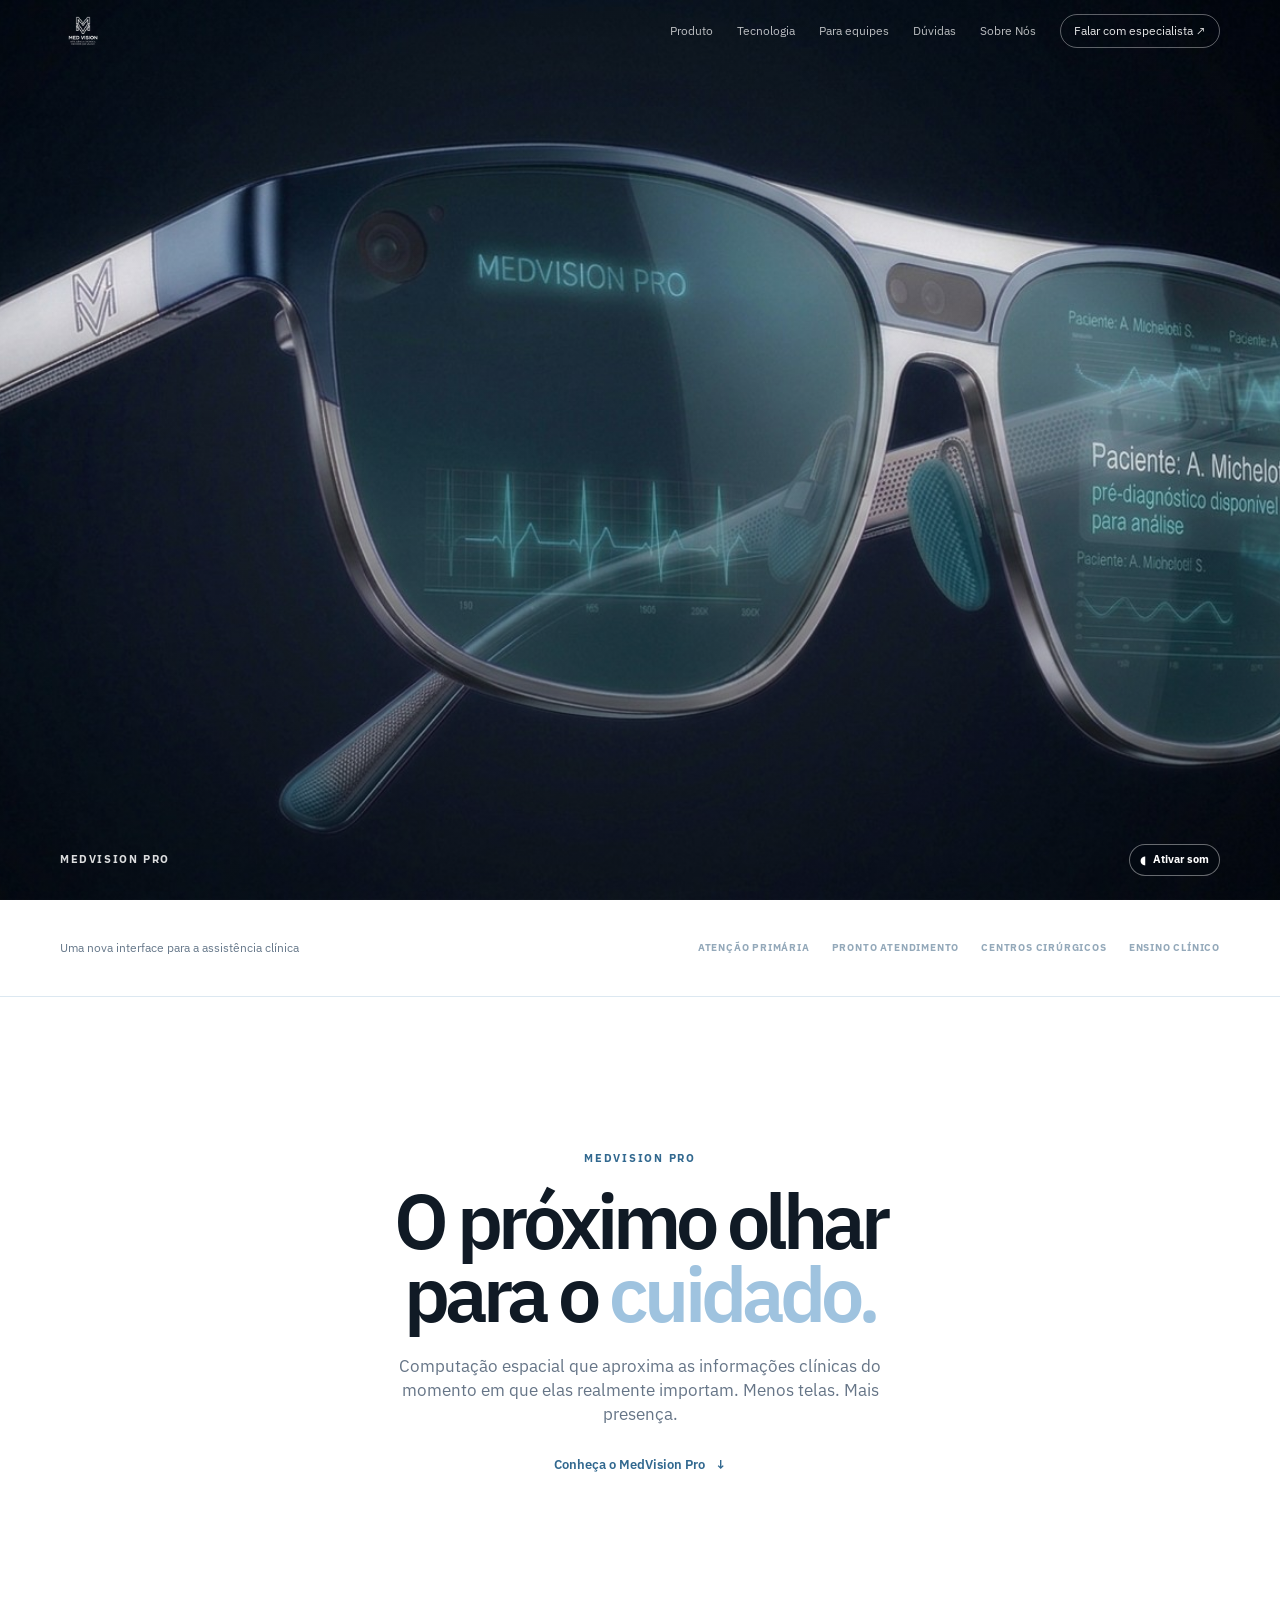
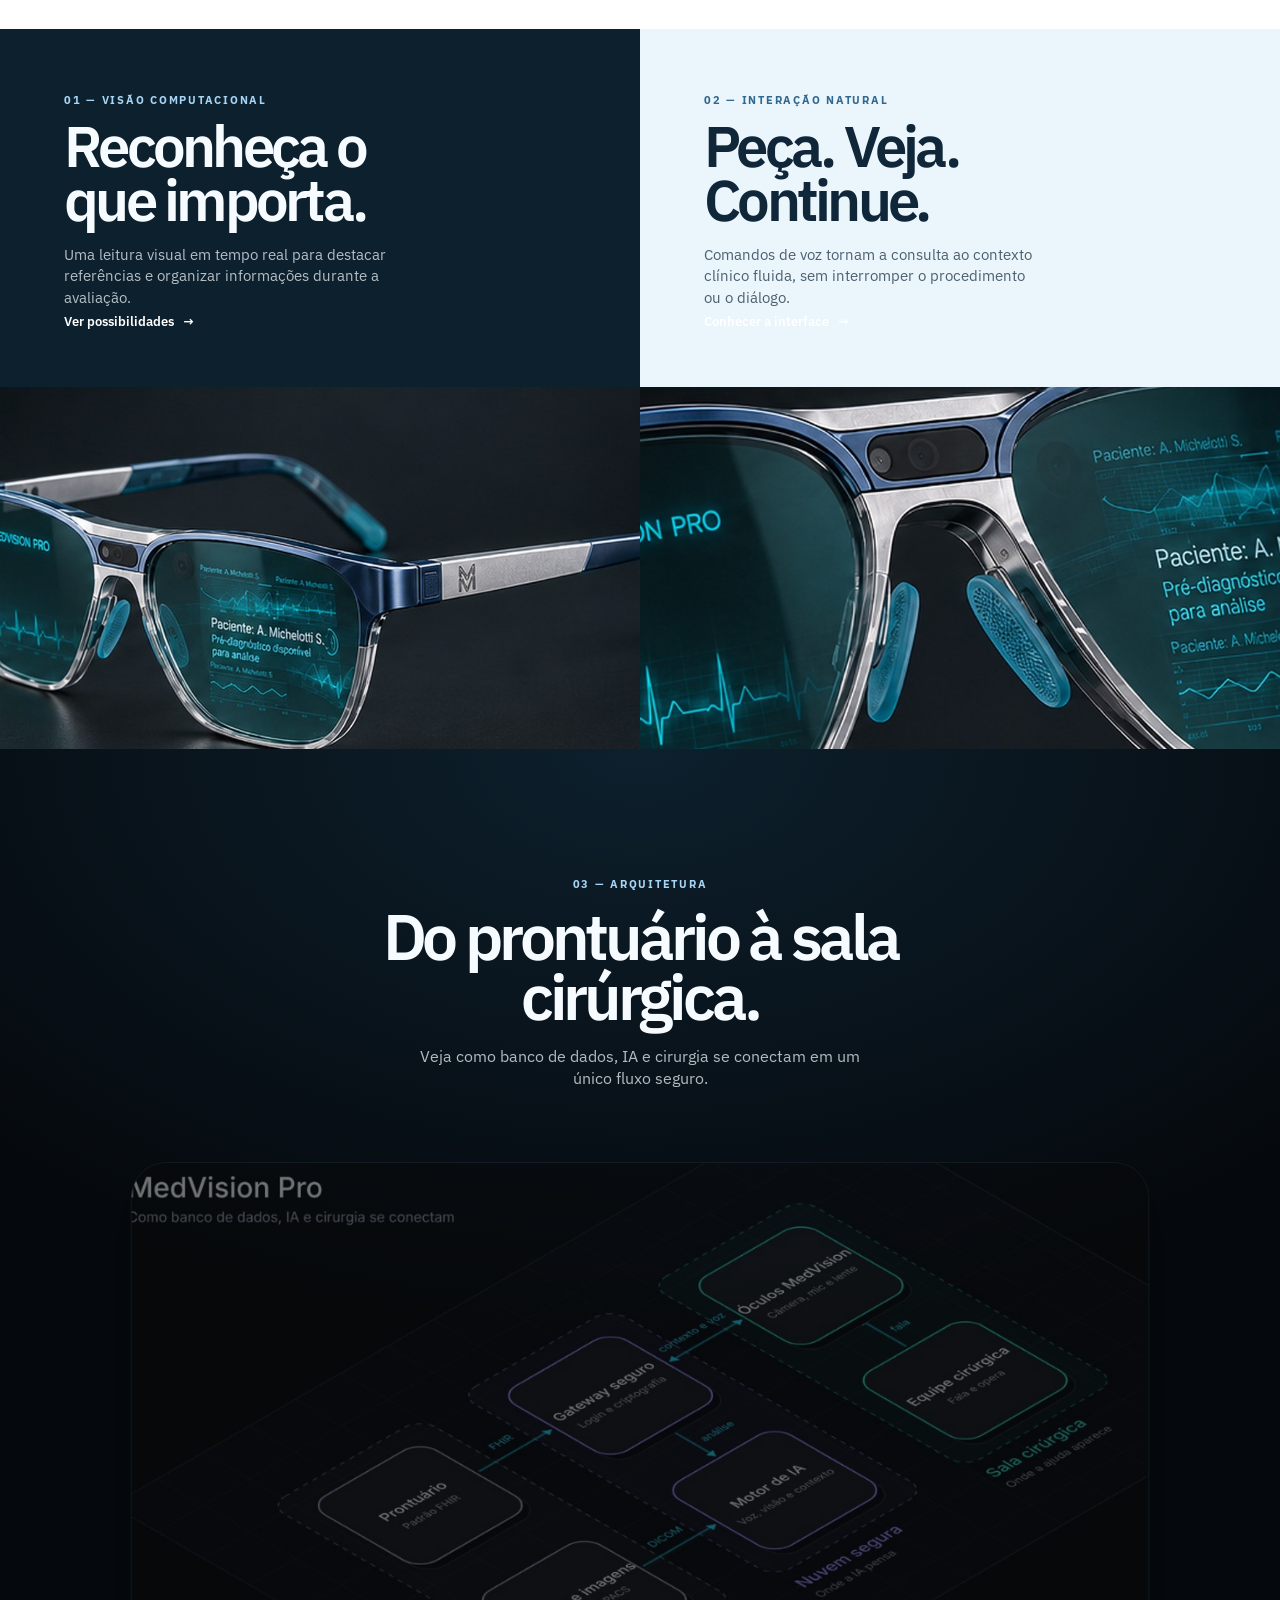
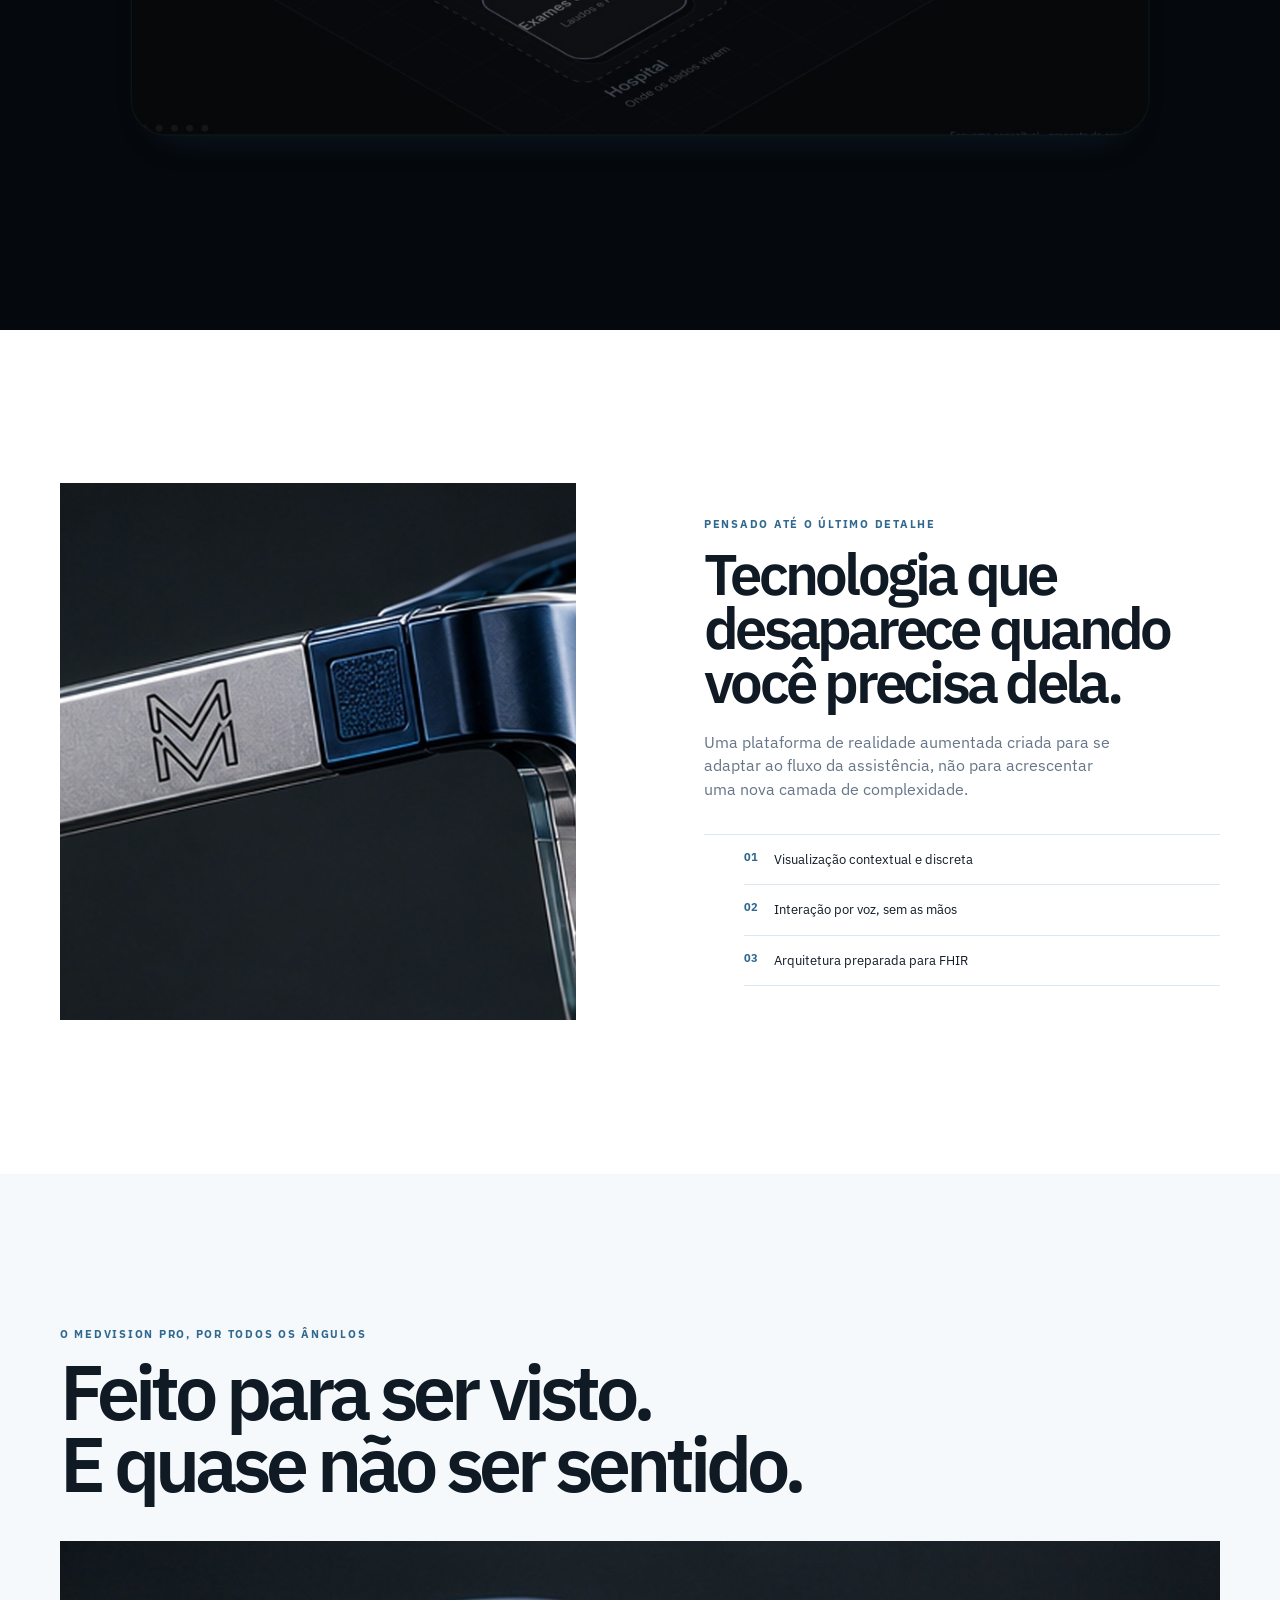
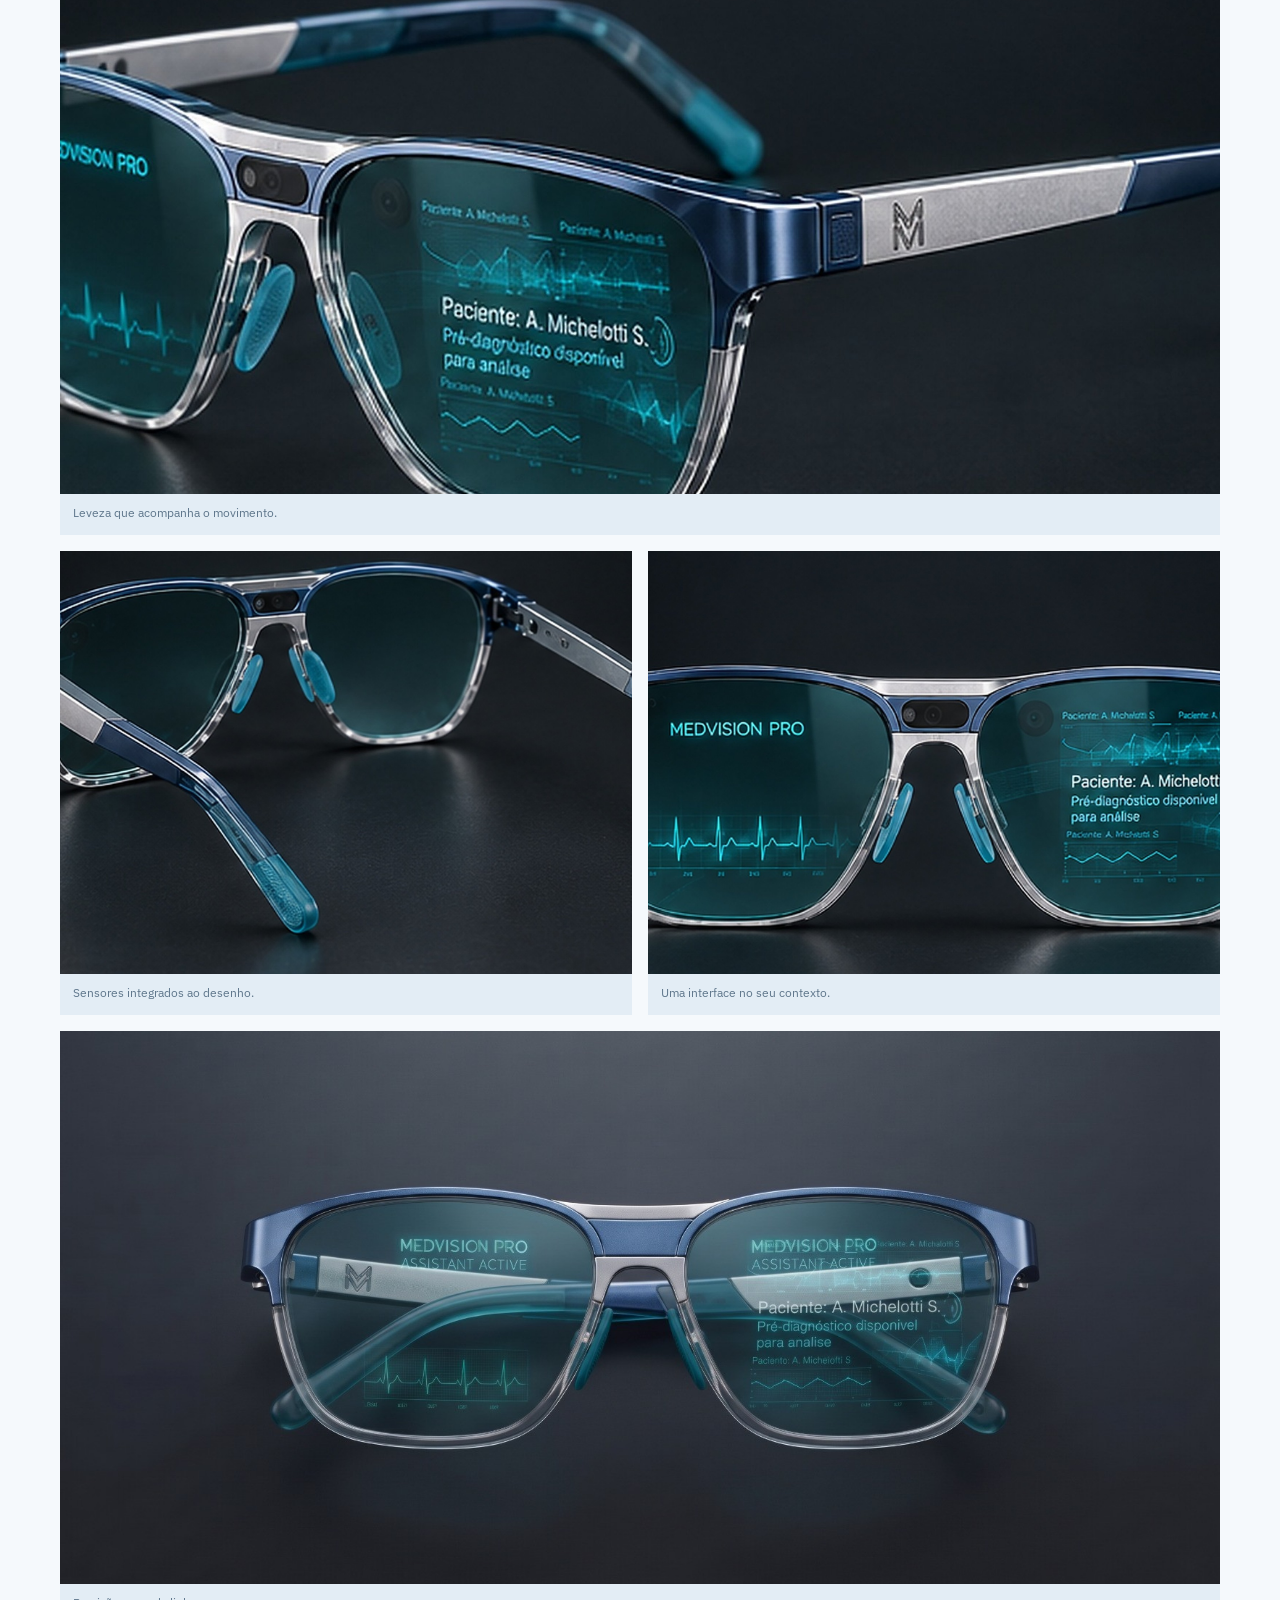
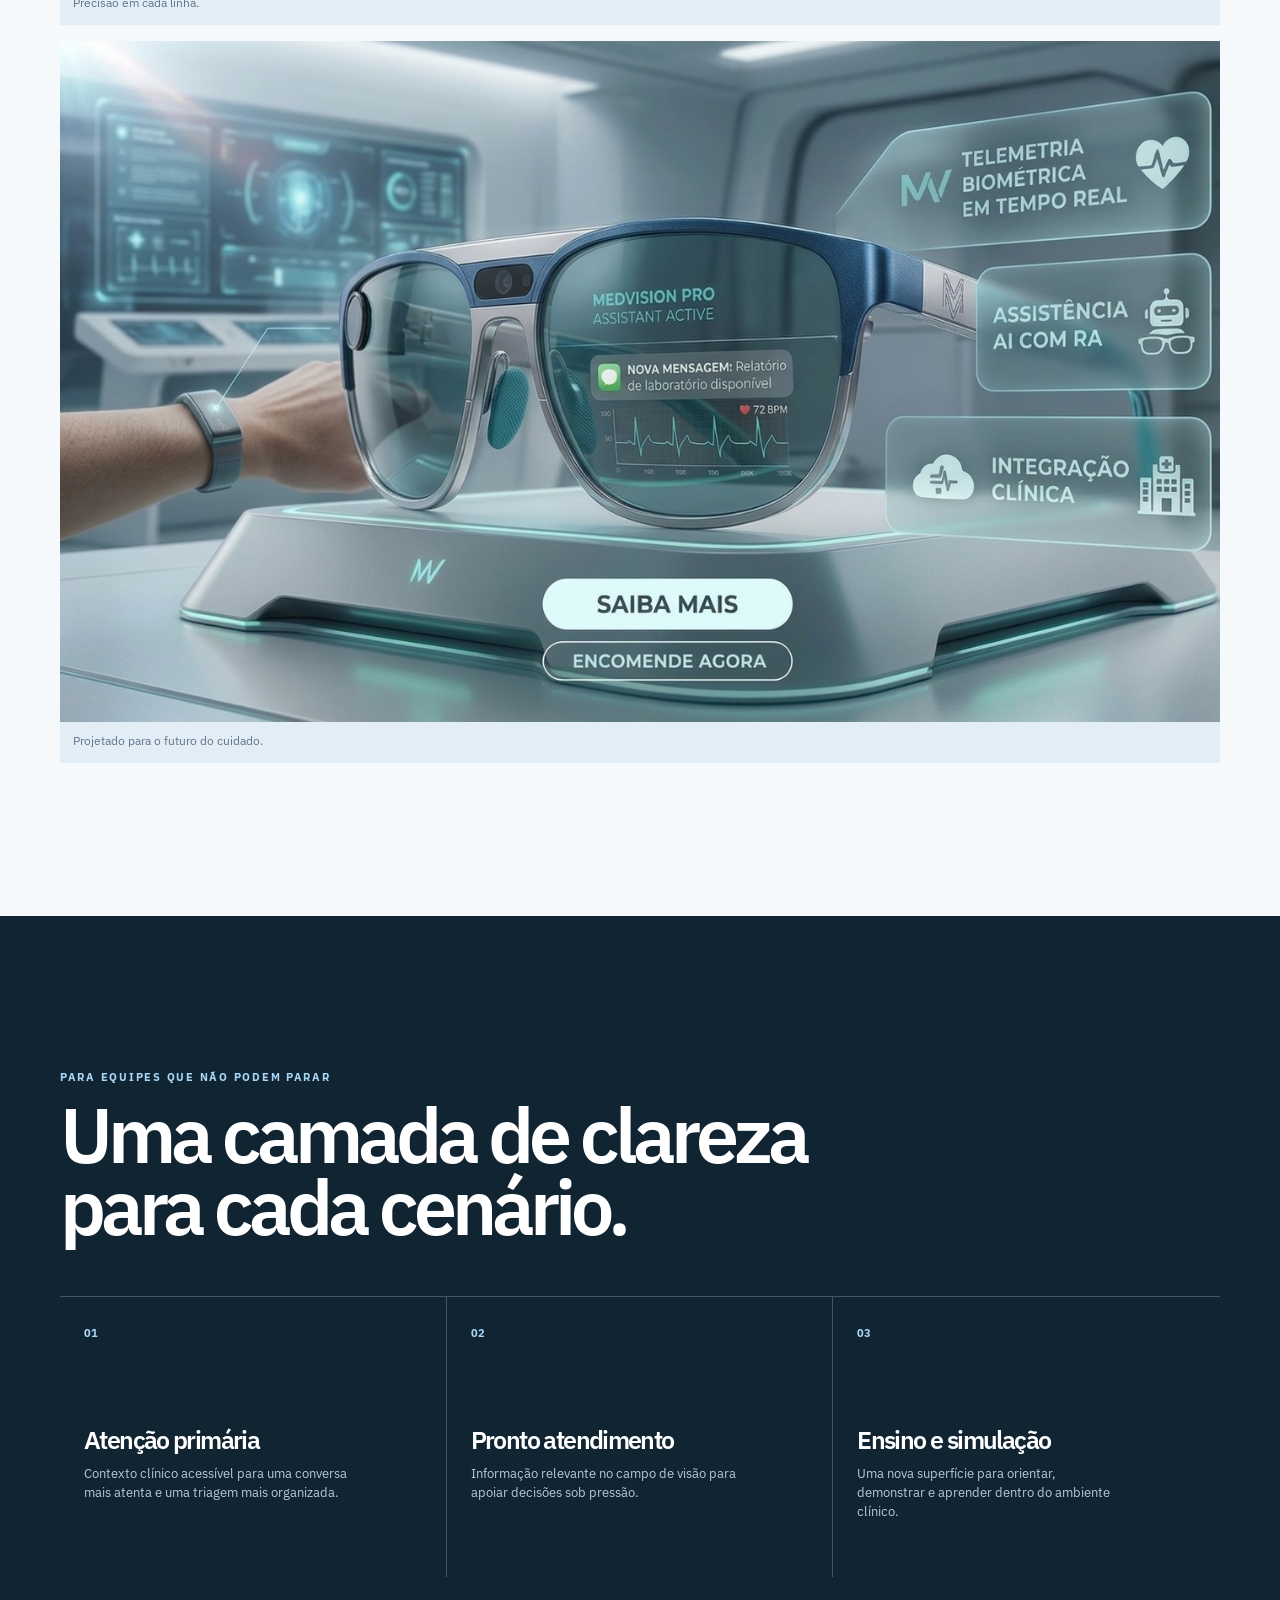
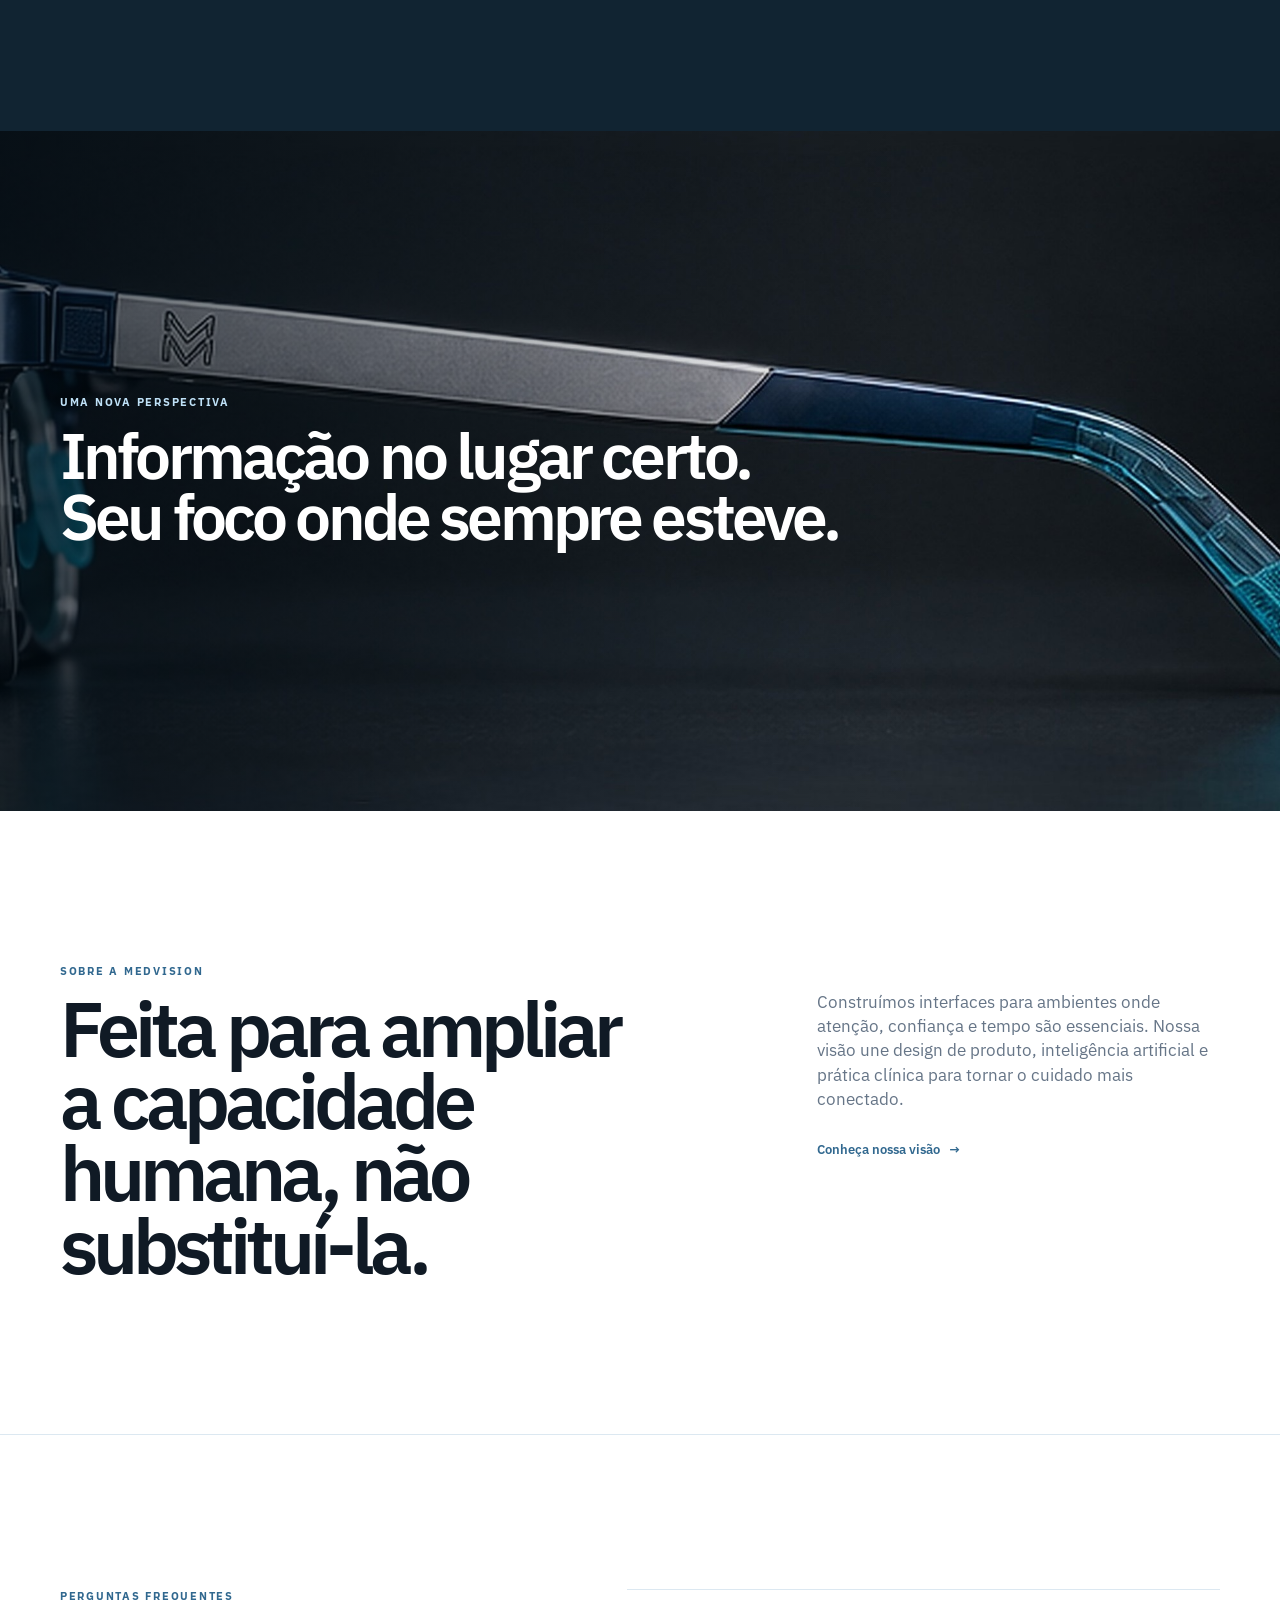
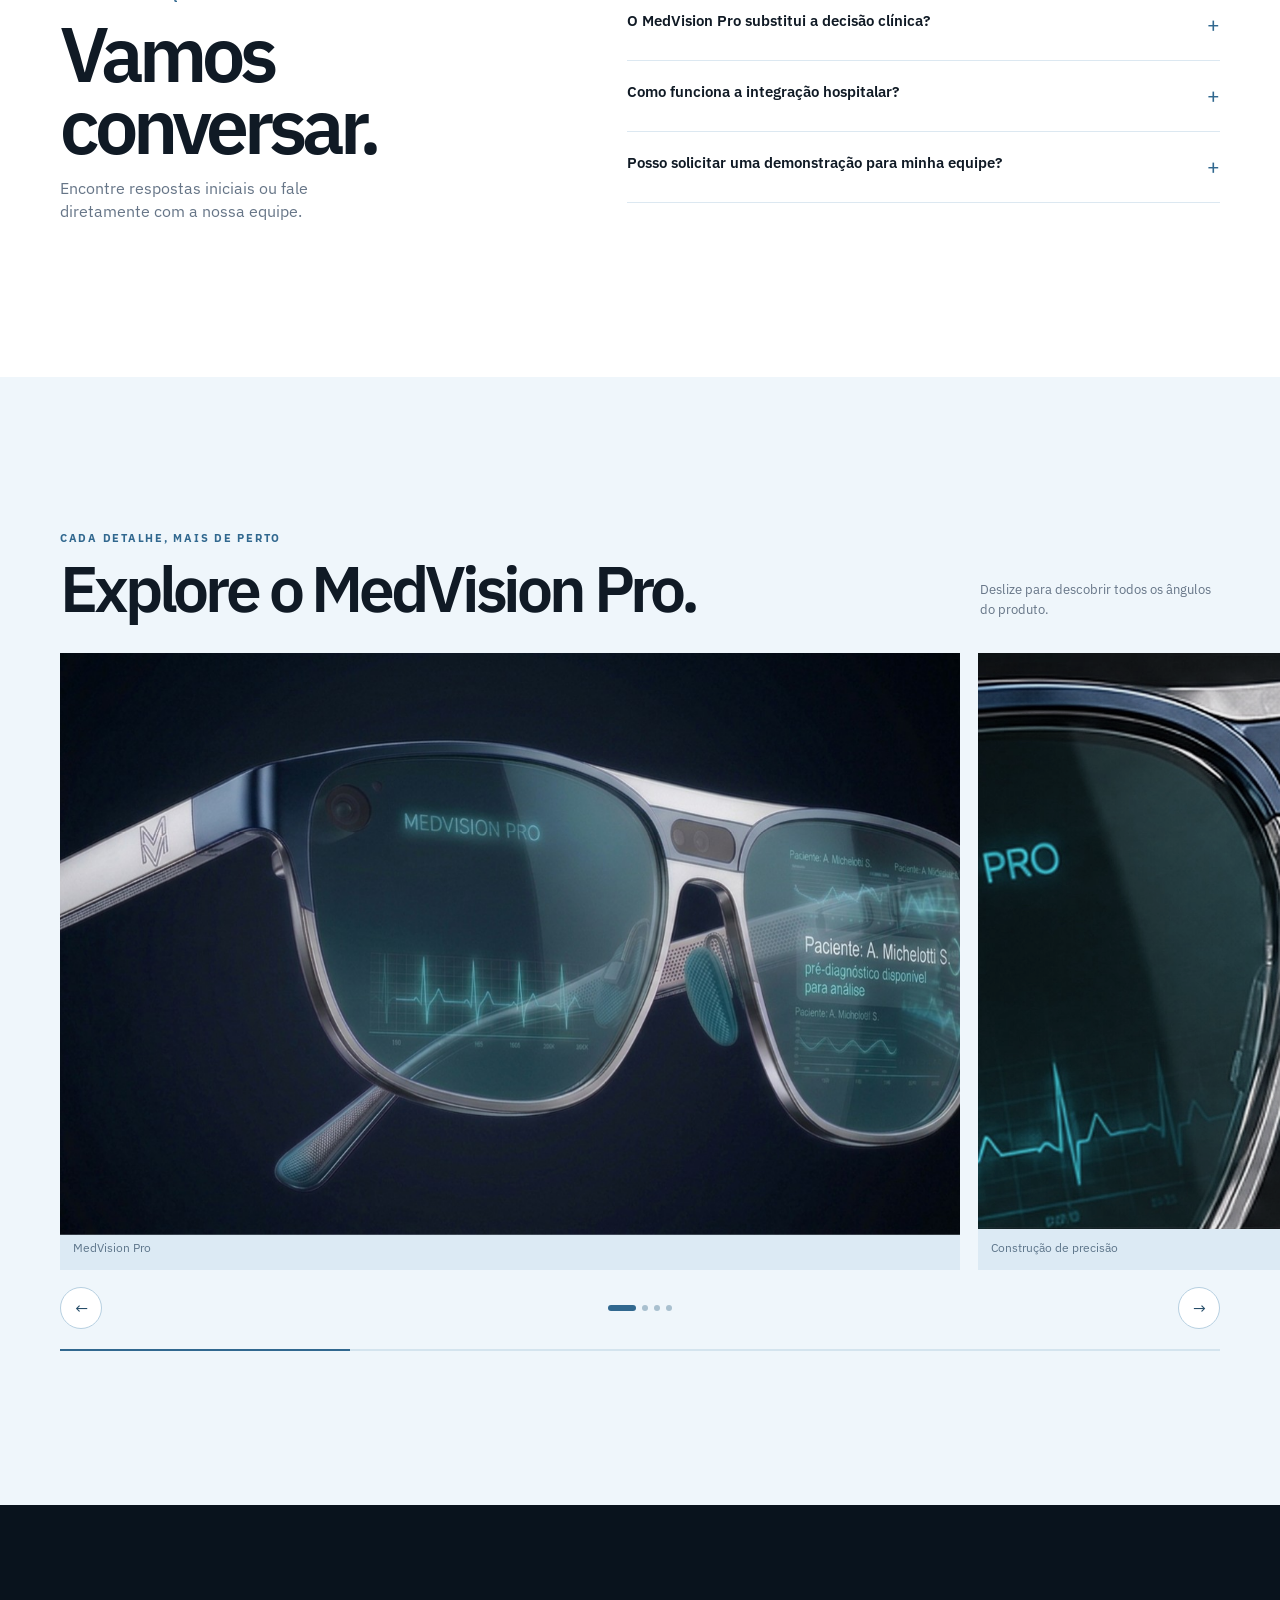
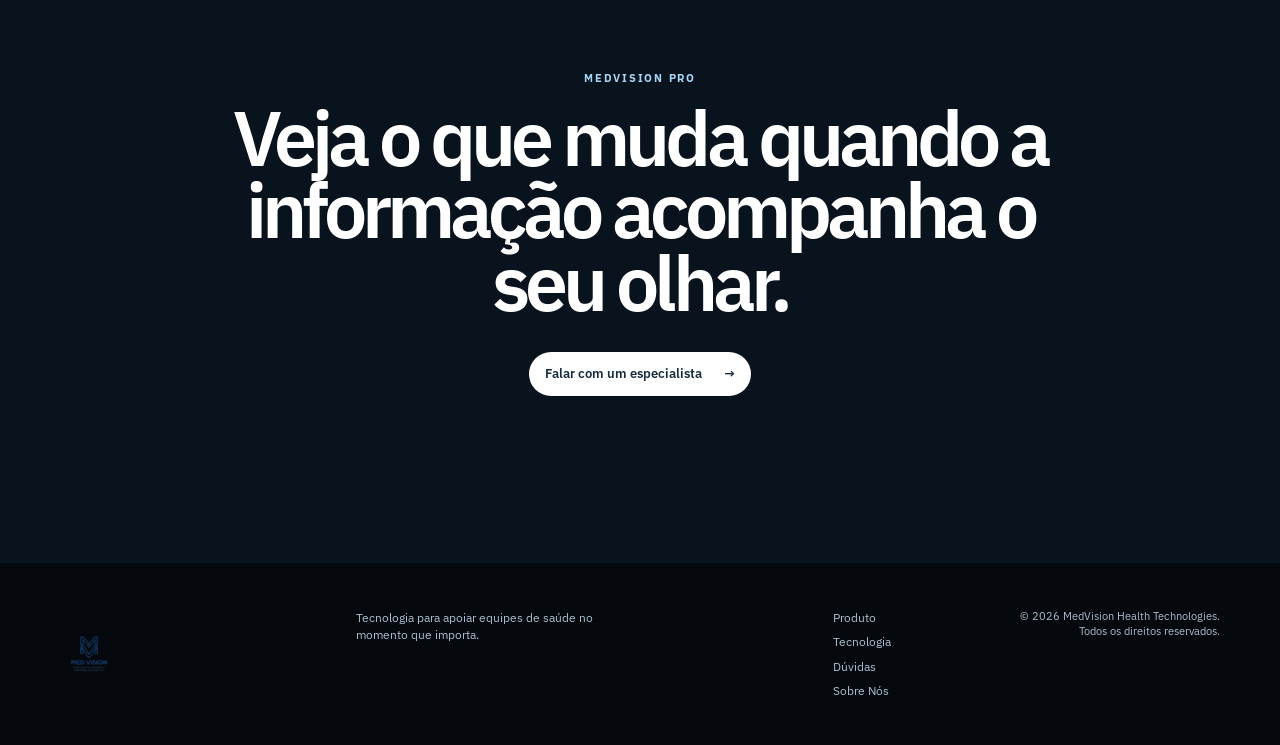
==== MedVision/index.html @ c9683b26 "teste" ====
<!DOCTYPE html>
<html lang="pt-BR">
<head>
  <!-- Metadados, fonte IBM Plex Sans e folha principal de estilos. -->
  <meta charset="UTF-8">
  <meta name="viewport" content="width=device-width, initial-scale=1.0">
  <!-- Ícone exibido na aba/favoritos do navegador. -->
  <link rel="icon" href="med_vision.ico" sizes="any">
  <meta name="description" content="MedVision Pro: computação espacial para apoiar equipes clínicas com informações no contexto certo.">
  <title>MedVision Pro — Assistência clínica, no seu campo de visão</title>
  <link rel="preconnect" href="https://fonts.googleapis.com">
  <link rel="preconnect" href="https://fonts.gstatic.com" crossorigin>
  <link href="https://fonts.googleapis.com/css2?family=IBM+Plex+Sans:wght@400;500;600;700&display=swap" rel="stylesheet">
  <link rel="stylesheet" href="style.css">
</head>
<body>
  <!-- Atalho de acessibilidade para pular diretamente ao conteúdo. -->
  <a class="skip-link" href="#conteudo">Pular para o conteúdo</a>
  <!-- Cabeçalho: logo, navegação e CTA para a página de contato. -->
  <header class="site-header">
    <nav class="navbar container" aria-label="Navegação principal">
      <a class="brand brand-logo" href="#inicio" aria-label="MedVision, início"><img src="Imagens/medvision-logo-transparent.png" alt="MedVision"></a>
      <button class="menu-toggle" type="button" aria-controls="menu" aria-expanded="false"><span>Menu</span><i aria-hidden="true"></i></button>
      <div class="nav-panel" id="menu">
        <a href="#produto">Produto</a><a href="#tecnologia">Tecnologia</a><a href="#equipes">Para equipes</a><a href="#faq">Dúvidas</a><a href="sobre.html">Sobre Nós</a>
        <a class="nav-cta" href="contato.html">Falar com especialista <span>↗</span></a>
      </div>
    </nav>
  </header>
  <main id="conteudo">
    <!--
      Estrutura das seções:
      hero = vídeo vision1 em tela cheia; trust-bar = aplicações; intro = proposta de valor;
      feature-showcase = recursos em vídeo; detail-section = especificações; take-gallery = galeria estática;
      teams = cenários de uso; image-break = pausa visual; about = posicionamento; faq = dúvidas;
      photo-carousel = galeria interativa controlada por script.js; final-cta = acesso ao cadastro.
    -->
    <section class="hero" id="inicio" aria-labelledby="hero-title">
      <h1 id="hero-title" class="visually-hidden">MedVision Pro — O próximo olhar para o cuidado.</h1>
      <div class="hero-media" aria-label="Vídeo de apresentação dos óculos MedVision Pro"><video autoplay muted loop playsinline preload="auto" poster="Imagens/Medical_AR_glasses_displayed_20261019212315.jpg"><source src="Imagens/vision1.mp4" type="video/mp4"></video></div>
      <div class="hero-utility container"><p>MEDVISION PRO</p><button class="audio-toggle" type="button" data-video-sound aria-pressed="false"><span aria-hidden="true">◖</span> Ativar som</button></div>
    </section>
    <section class="trust-bar" aria-label="Áreas de aplicação"><div class="container"><p>Uma nova interface para a assistência clínica</p><div><span>ATENÇÃO PRIMÁRIA</span><span>PRONTO ATENDIMENTO</span><span>CENTROS CIRÚRGICOS</span><span>ENSINO CLÍNICO</span></div></div></section>
    <section class="intro section" id="produto"><div class="container intro-grid"><p class="eyebrow">MEDVISION PRO</p><div><h2>O próximo olhar<br>para o <em>cuidado.</em></h2><p>Computação espacial que aproxima as informações clínicas do momento em que elas realmente importam. Menos telas. Mais presença.</p><a class="intro-link" href="#tecnologia">Conheça o MedVision Pro <span>↓</span></a></div></div></section>
    <section class="feature-showcase" id="tecnologia">
      <article class="showcase-card showcase-dark"><div class="showcase-copy"><p class="eyebrow">01 — VISÃO COMPUTACIONAL</p><h2>Reconheça o que importa.</h2><p>Uma leitura visual em tempo real para destacar referências e organizar informações durante a avaliação.</p><a class="text-link light" href="#contato">Ver possibilidades <span>→</span></a></div><video class="showcase-media" autoplay muted loop playsinline poster="Imagens/Glasses_displaying_holograms_20261019212235.jpg"><source src="Imagens/3D_medical_augmented_reality_glasses_20261019211757.mp4" type="video/mp4"></video></article>
      <article class="showcase-card showcase-light"><video class="showcase-media" autoplay muted loop playsinline poster="Imagens/AR_glasses_bridge_macro_shot_20261019212302.jpg"><source src="Imagens/Medical_AR_glasses_rotating_loop_20261019211702.mp4" type="video/mp4"></video><div class="showcase-copy"><p class="eyebrow">02 — INTERAÇÃO NATURAL</p><h2>Peça. Veja. Continue.</h2><p>Comandos de voz tornam a consulta ao contexto clínico fluida, sem interromper o procedimento ou o diálogo.</p><a class="text-link" href="#contato">Conhecer a interface <span>→</span></a></div></article>
      <!-- Fluxo de arquitetura: vídeo que cresce suavemente conforme a rolagem (ver script.js). -->
      <article class="flow-card" id="fluxo">
        <div class="flow-copy">
          <p class="eyebrow">03 — ARQUITETURA</p>
          <h2>Do prontuário à sala cirúrgica.</h2>
          <p>Veja como banco de dados, IA e cirurgia se conectam em um único fluxo seguro.</p>
        </div>
        <div class="flow-frame" data-flow>
          <video class="flow-video" muted loop playsinline preload="metadata" poster="Imagens/medvision_fluxo-poster.jpg" aria-label="Esquema conceitual do fluxo de dados do MedVision Pro, do hospital à sala cirúrgica"><source src="Imagens/medvision_fluxo.mp4" type="video/mp4"></video>
        </div>
      </article>
    </section>
    <section class="detail-section section"><div class="container detail-grid"><div class="detail-image"><img src="Imagens/Glasses_hinge_and_sensor_array_20261019212231.jpg" alt="Módulo lateral com sensores do MedVision Pro"></div><div class="detail-copy"><p class="eyebrow">PENSADO ATÉ O ÚLTIMO DETALHE</p><h2>Tecnologia que desaparece quando você precisa dela.</h2><p>Uma plataforma de realidade aumentada criada para se adaptar ao fluxo da assistência, não para acrescentar uma nova camada de complexidade.</p><ul><li><span>01</span>Visualização contextual e discreta</li><li><span>02</span>Interação por voz, sem as mãos</li><li><span>03</span>Arquitetura preparada para FHIR</li></ul></div></div></section>
    <section class="take-gallery section" aria-labelledby="gallery-title"><div class="container"><p class="eyebrow">O MEDVISION PRO, POR TODOS OS ÂNGULOS</p><h2 id="gallery-title">Feito para ser visto.<br>E quase não ser sentido.</h2><div class="take-grid"><figure class="take-wide"><img src="Imagens/Medical_AR_glasses_floating_20261019212258.jpg" alt="MedVision Pro flutuando em destaque"><figcaption>Leveza que acompanha o movimento.</figcaption></figure><figure><img src="Imagens/Medical_AR_glasses_rear_view_20261019212249.jpg" alt="Vista traseira do MedVision Pro"><figcaption>Sensores integrados ao desenho.</figcaption></figure><figure><img src="Imagens/Medical_AR_glasses_showing_holograms_20261019212255.jpg" alt="Óculos MedVision Pro com interface holográfica"><figcaption>Uma interface no seu contexto.</figcaption></figure><figure class="take-wide"><img src="Imagens/MedVision_vista_superior.jpg" alt="Vista superior dos óculos MedVision Pro"><figcaption>Precisão em cada linha.</figcaption></figure><figure class="take-wide take-full"><img src="Imagens/medvision-conceito.jpg" alt="Conceito visual do MedVision Pro"><figcaption>Projetado para o futuro do cuidado.</figcaption></figure></div></div></section>
    <section class="teams section" id="equipes"><div class="container"><p class="eyebrow">PARA EQUIPES QUE NÃO PODEM PARAR</p><h2>Uma camada de clareza<br>para cada cenário.</h2><div class="team-grid"><article><span>01</span><h3>Atenção primária</h3><p>Contexto clínico acessível para uma conversa mais atenta e uma triagem mais organizada.</p></article><article><span>02</span><h3>Pronto atendimento</h3><p>Informação relevante no campo de visão para apoiar decisões sob pressão.</p></article><article><span>03</span><h3>Ensino e simulação</h3><p>Uma nova superfície para orientar, demonstrar e aprender dentro do ambiente clínico.</p></article></div></div></section>
    <section class="image-break" aria-label="Visão lateral do MedVision Pro"><img src="Imagens/Side_profile_of_medical_AR_20261019212244.jpg" alt="Perfil lateral dos óculos MedVision Pro"><div><p class="eyebrow">UMA NOVA PERSPECTIVA</p><p>Informação no lugar certo.<br>Seu foco onde sempre esteve.</p></div></section>
    <section class="about section"><div class="container about-grid"><div><p class="eyebrow">SOBRE A MEDVISION</p><h2>Feita para ampliar a capacidade humana, não substituí-la.</h2></div><div><p>Construímos interfaces para ambientes onde atenção, confiança e tempo são essenciais. Nossa visão une design de produto, inteligência artificial e prática clínica para tornar o cuidado mais conectado.</p><a class="text-link" href="#contato">Conheça nossa visão <span>→</span></a></div></div></section>
    <section class="faq section" id="faq"><div class="container faq-grid"><div><p class="eyebrow">PERGUNTAS FREQUENTES</p><h2>Vamos conversar.</h2><p>Encontre respostas iniciais ou fale diretamente com a nossa equipe.</p></div><div class="accordion"><details><summary>O MedVision Pro substitui a decisão clínica?<span>+</span></summary><p>Não. A plataforma é projetada como apoio ao profissional e deve ser utilizada de acordo com os protocolos e a avaliação clínica responsável.</p></details><details><summary>Como funciona a integração hospitalar?<span>+</span></summary><p>A arquitetura é preparada para conversar com fluxos e dados clínicos compatíveis com padrões como FHIR. Cada implantação é avaliada com a equipe de tecnologia da instituição.</p></details><details><summary>Posso solicitar uma demonstração para minha equipe?<span>+</span></summary><p>Sim. Use o formulário de contato abaixo para iniciar uma conversa sobre o seu cenário de uso.</p></details></div></div></section>
    <section class="photo-carousel section" aria-labelledby="carousel-title"><div class="container"><div class="carousel-heading"><div><p class="eyebrow">CADA DETALHE, MAIS DE PERTO</p><h2 id="carousel-title">Explore o MedVision Pro.</h2></div><p>Deslize para descobrir todos os ângulos do produto.</p></div><div class="carousel" data-carousel tabindex="0" aria-label="Galeria de fotos do MedVision Pro"><div class="carousel-track"><figure class="carousel-slide is-active"><img src="Imagens/Medical_AR_glasses_displayed_20261019212315.jpg" alt="MedVision Pro em destaque"><figcaption>MedVision Pro</figcaption></figure><figure class="carousel-slide"><img src="Imagens/AR_glasses_bridge_macro_shot_20261019212302.jpg" alt="Detalhe da ponte dos óculos"><figcaption>Construção de precisão</figcaption></figure><figure class="carousel-slide"><img src="Imagens/MedVision_destaque.jpg" alt="MedVision Pro em destaque sobre pedestal"><figcaption>Presença em destaque</figcaption></figure><figure class="carousel-slide"><img src="Imagens/MedVision_perfil_extra.jpg" alt="Perfil do MedVision Pro com haste em destaque"><figcaption>Design em todos os perfis</figcaption></figure></div><div class="carousel-controls"><button class="carousel-button" type="button" data-carousel-prev aria-label="Foto anterior">←</button><div class="carousel-dots" role="tablist" aria-label="Selecionar foto"></div><button class="carousel-button" type="button" data-carousel-next aria-label="Próxima foto">→</button></div><div class="carousel-progress"><span></span></div></div></div></section>
    <section class="final-cta" id="contato"><div class="container"><p class="eyebrow">MEDVISION PRO</p><h2>Veja o que muda quando a informação acompanha o seu olhar.</h2><a class="button button-light" href="contato.html">Falar com um especialista <span>→</span></a></div></section>
  </main>
  <footer><div class="container footer-grid"><a class="brand brand-logo" href="#inicio" aria-label="MedVision, início"><img src="Imagens/medvision-logo-transparent.png" alt="MedVision"></a><p>Tecnologia para apoiar equipes de saúde no momento que importa.</p><div><a href="#produto">Produto</a><a href="#tecnologia">Tecnologia</a><a href="#faq">Dúvidas</a><a href="sobre.html">Sobre Nós</a></div><p class="copyright">© 2026 MedVision Health Technologies.<br>Todos os direitos reservados.</p></div></footer>
  <script src="script.js"></script>
</body>
</html>
---- MedVision/style.css ----
/*
  GUIA DE ESTILOS
  - :root concentra cores e fonte reutilizadas no projeto.
  - Reset/base normaliza espaçamentos, tipografia e acessibilidade.
  - site-header/navbar controla a navegação sobre o vídeo inicial.
  - hero/hero-media deixa o vision1 ocupar a primeira tela; hero-utility contém marca e áudio.
  - trust-bar, intro, feature-showcase, detail-section, take-gallery, teams, image-break,
    about e faq estilizam cada capítulo da narrativa do produto.
  - photo-carousel define a galeria interativa; classes is-active e aria-selected são alteradas pelo JS.
  - final-cta/footer fecham a landing page.
  - contact-* estiliza exclusivamente contato.html.
  - Media queries adaptam layout, mídia, menu e formulário para telas menores.
*/
:root { --black:#05080c; --ink:#101a25; --muted:#667587; --blue:#89b8dc; --blue-deep:#31688f; --mist:#f3f8fc; --line:#dce8f1; --white:#fff; --font:'IBM Plex Sans',Arial,sans-serif; }
* { box-sizing:border-box; margin:0; } html { scroll-behavior:smooth; } body { font-family:var(--font); color:var(--ink); background:#fff; line-height:1.45; overflow-x:hidden; } a { color:inherit; text-decoration:none; } img,video { display:block; max-width:100%; } button { font:inherit; } .container { width:min(1160px,calc(100% - 48px)); margin:auto; } .section { padding:clamp(104px,12vw,176px) 0; } h1,h2,h3 { letter-spacing:-.065em; font-weight:600; line-height:.94; } h2 { font-size:clamp(3.1rem,6vw,6rem); } .eyebrow { color:var(--blue-deep); font-size:.68rem; letter-spacing:.16em; font-weight:700; } .skip-link { position:fixed; z-index:100; top:14px; left:14px; padding:10px 14px; background:#fff; transform:translateY(-180%); } .skip-link:focus { transform:translateY(0); } :focus-visible { outline:3px solid var(--blue); outline-offset:4px; }

/* Navegação discreta, como em uma página de produto. */
.site-header { position:absolute; inset:0 0 auto; z-index:20; } .navbar { height:62px; display:flex; align-items:center; justify-content:space-between; color:rgba(255,255,255,.9); } .brand { display:flex; align-items:center; } .brand-logo img { width:126px; height:46px; object-fit:contain; object-position:left center; filter:brightness(0) invert(1); } .nav-panel { display:flex; align-items:center; gap:24px; font-size:.75rem; } .nav-panel>a:not(.nav-cta) { opacity:.8; } .nav-panel>a:not(.nav-cta):hover { opacity:1; } .nav-cta { padding:7px 13px; border:1px solid rgba(255,255,255,.36); border-radius:100px; } .menu-toggle { display:none; }

/* O vídeo abre sozinho, sem textos cobrindo o produto. */
.visually-hidden { position:absolute; width:1px; height:1px; padding:0; margin:-1px; overflow:hidden; clip:rect(0,0,0,0); white-space:nowrap; border:0; }.hero { min-height:100svh; position:relative; isolation:isolate; overflow:hidden; background:#05080c; }.hero::after { content:''; position:absolute; inset:0; z-index:1; background:linear-gradient(180deg,rgba(1,5,9,.18),transparent 32%,rgba(1,5,9,.35)); pointer-events:none; }.hero-media { position:absolute; z-index:0; inset:0; width:100%; height:100%; } .hero-media video { width:100%; height:100%; object-fit:cover; object-position:center; }.hero-utility { position:absolute; z-index:2; right:0; bottom:24px; left:0; display:flex; justify-content:space-between; align-items:center; color:rgba(255,255,255,.86); font-size:.67rem; font-weight:700; letter-spacing:.15em; }.audio-toggle { display:inline-flex; align-items:center; gap:7px; padding:7px 10px; border:1px solid rgba(255,255,255,.4); border-radius:99px; color:#fff; background:rgba(3,10,16,.25); backdrop-filter:blur(8px); font-size:.67rem; letter-spacing:0; cursor:pointer; }.audio-toggle:hover { background:rgba(255,255,255,.16); }.audio-toggle span { font-size:.7rem; }.button,.text-link { font-size:.8rem; font-weight:600; } .button { display:inline-flex; align-items:center; gap:22px; padding:13px 16px; border-radius:100px; transition:transform .25s,background .25s; } .button:hover { transform:scale(1.03); } .button-dark,.button-light { background:#fff; color:#172d3d; } .text-link { color:#fff; } .text-link span { margin-left:6px; }.intro-link { display:inline-block; margin-top:28px; color:var(--blue-deep); font-size:.84rem; font-weight:600; }.intro-link span { margin-left:7px; }

.trust-bar { border-bottom:1px solid var(--line); background:#fff; } .trust-bar .container { min-height:96px; display:flex; align-items:center; justify-content:space-between; gap:24px; } .trust-bar p { color:#657789; font-size:.76rem; } .trust-bar div div { display:flex; flex-wrap:wrap; justify-content:flex-end; gap:22px; color:#94a9ba; font-size:.63rem; font-weight:700; letter-spacing:.08em; }
.intro { text-align:center; } .intro-grid { display:grid; grid-template-columns:1fr; justify-items:center; } .intro-grid>.eyebrow { margin-bottom:18px; } .intro-grid h2 { max-width:810px; } .intro h2 em { color:#9fc3df; font-style:normal; } .intro-grid>div>p { max-width:520px; margin:25px auto 0; color:var(--muted); font-size:1.05rem; }

.feature-showcase { display:grid; grid-template-columns:1fr 1fr; background:var(--black); } .showcase-card { min-height:720px; padding:clamp(34px,5vw,76px); position:relative; display:flex; flex-direction:column; justify-content:space-between; overflow:hidden; } .showcase-card h2 { max-width:470px; margin:11px 0 16px; font-size:clamp(2.8rem,4.5vw,5rem); } .showcase-copy { position:relative; z-index:2; max-width:390px; } .showcase-copy>p:not(.eyebrow) { max-width:330px; color:inherit; opacity:.72; font-size:.94rem; } .showcase-dark { color:#f6fbff; background:#0d202d; } .showcase-dark .eyebrow { color:#a7d5f6; } .showcase-light { color:#10273a; background:#eaf5fc; } .showcase-media { width:calc(100% + 152px); max-width:none; margin:30px -76px -76px; object-fit:cover; aspect-ratio:16/9; } .showcase-light .showcase-media { order:2; margin:30px -76px -76px; }

.detail-section { background:#fff; } .detail-grid { display:grid; grid-template-columns:1fr 1fr; align-items:center; gap:clamp(44px,10vw,160px); } .detail-image { overflow:hidden; background:var(--mist); } .detail-image img { width:100%; aspect-ratio:1/1.04; object-fit:cover; transition:transform 1s cubic-bezier(.2,.7,.2,1); } .detail-image:hover img { transform:scale(1.04); } .detail-copy h2 { margin:14px 0 22px; font-size:clamp(2.9rem,4.5vw,4.9rem); } .detail-copy>p:not(.eyebrow) { max-width:410px; color:var(--muted); } .detail-copy ul { list-style:none; margin-top:33px; border-top:1px solid var(--line); } .detail-copy li { display:flex; gap:16px; padding:15px 0; border-bottom:1px solid var(--line); font-size:.84rem; } .detail-copy li span { color:var(--blue-deep); font-size:.68rem; font-weight:700; }

.take-gallery { background:#f5f9fc; } .take-gallery h2 { margin:12px 0 42px; } .take-grid { display:grid; grid-template-columns:repeat(2,1fr); gap:16px; } .take-grid figure { overflow:hidden; background:#e3edf5; } .take-grid .take-wide { grid-column:span 2; } .take-grid img { width:100%; aspect-ratio:1.35/1; object-fit:cover; transition:transform .9s cubic-bezier(.2,.7,.2,1); } .take-grid .take-wide img { aspect-ratio:2.1/1; } .take-grid figure:hover img { transform:scale(1.035); } figcaption { padding:11px 13px 13px; color:#5e768b; font-size:.73rem; }

.teams { background:#112432; color:#fff; } .teams .eyebrow { color:#a7d6f7; } .teams h2 { margin:12px 0 54px; } .team-grid { display:grid; grid-template-columns:repeat(3,1fr); border-top:1px solid rgba(255,255,255,.22); } .team-grid article { min-height:280px; padding:23px 24px; border-right:1px solid rgba(255,255,255,.22); } .team-grid article:last-child { border:0; } .team-grid article>span { color:#a7d6f7; font-size:.68rem; font-weight:700; } .team-grid h3 { margin:86px 0 11px; font-size:1.55rem; } .team-grid p { max-width:265px; color:#b8cad6; font-size:.84rem; }
.image-break { min-height:680px; position:relative; overflow:hidden; background:#142a3c; } .image-break img { width:100%; height:680px; object-fit:cover; } .image-break::after { content:''; position:absolute; inset:0; background:linear-gradient(90deg,rgba(2,12,20,.66),transparent 72%); } .image-break>div { position:absolute; z-index:1; top:50%; left:max(24px,calc(50% - 580px)); transform:translateY(-50%); color:#fff; } .image-break .eyebrow { color:#bfe1f7; } .image-break>div p:last-child { margin-top:15px; font-size:clamp(2.5rem,5vw,5.2rem); font-weight:600; line-height:.95; letter-spacing:-.06em; }
.about-grid { display:grid; grid-template-columns:1.2fr .8fr; gap:12vw; } .about-grid h2 { margin-top:12px; } .about-grid>div:last-child { padding-top:26px; color:var(--muted); font-size:1.04rem; } .about-grid .text-link { display:inline-block; margin-top:30px; color:var(--blue-deep); }
.faq { border-top:1px solid var(--line); } .faq-grid { display:grid; grid-template-columns:.85fr 1.15fr; gap:10vw; } .faq-grid h2 { margin:12px 0 16px; } .faq-grid>div>p:not(.eyebrow) { max-width:280px; color:var(--muted); } .accordion { border-top:1px solid var(--line); } .accordion details { border-bottom:1px solid var(--line); } .accordion summary { display:flex; justify-content:space-between; gap:20px; padding:20px 0; cursor:pointer; list-style:none; font-size:.92rem; font-weight:600; } .accordion summary::-webkit-details-marker { display:none; } .accordion summary span { color:var(--blue-deep); font-size:1.3rem; font-weight:400; transition:transform .2s; } .accordion details[open] summary span { transform:rotate(45deg); } .accordion details p { max-width:600px; padding:0 0 20px; color:var(--muted); font-size:.85rem; }

/* CTA final e rodapé. */
.photo-carousel { overflow:hidden; background:#eff6fb; } .carousel-heading { display:flex; justify-content:space-between; align-items:end; gap:28px; margin-bottom:34px; } .carousel-heading h2 { margin-top:12px; font-size:clamp(2.8rem,5vw,5.2rem); } .carousel-heading>p { max-width:240px; color:var(--muted); font-size:.82rem; } .carousel { cursor:grab; user-select:none; outline:none; touch-action:pan-y; } .carousel:active { cursor:grabbing; } .carousel-track { display:flex; gap:18px; will-change:transform; transition:transform .8s cubic-bezier(.2,.75,.2,1); } .carousel-slide { flex:0 0 min(76vw,900px); overflow:hidden; background:#dceaf4; } .carousel-slide img { width:100%; height:clamp(340px,45vw,610px); object-fit:cover; pointer-events:none; transform:scale(1.02); backface-visibility:hidden; transition:transform .8s cubic-bezier(.2,.75,.2,1),filter .8s cubic-bezier(.2,.75,.2,1); } .carousel-slide:not(.is-active) img { filter:saturate(.7) brightness(.92); transform:scale(1); } .carousel-controls { display:flex; align-items:center; gap:18px; margin-top:18px; } .carousel-button { display:grid; place-items:center; flex:0 0 42px; width:42px; height:42px; padding:0; border:1px solid #b7d0e1; border-radius:50%; color:#254c68; background:#fff; cursor:pointer; transition:.2s; } .carousel-button:hover { color:#fff; background:#31688f; transform:scale(1.05); } .carousel-dots { display:flex; flex:1; justify-content:center; gap:6px; } .carousel-dot { width:6px; height:6px; padding:0; border:0; border-radius:9px; background:#a9c0cf; cursor:pointer; transition:.3s; } .carousel-dot[aria-selected='true'] { width:28px; background:#31688f; } .carousel-progress { height:2px; margin-top:20px; background:#d4e4ee; overflow:hidden; } .carousel-progress span { display:block; height:100%; width:9.09%; background:#31688f; transition:width .8s cubic-bezier(.2,.75,.2,1); }
.final-cta { padding:clamp(110px,13vw,190px) 0; color:#fff; text-align:center; background:#09131d; } .final-cta .eyebrow { color:#a7d5f5; } .final-cta h2 { max-width:850px; margin:14px auto 34px; }.final-cta .button { margin:auto; } footer { padding:46px 0; color:#aac0d0; background:#05080c; } .footer-grid { display:grid; grid-template-columns:1.2fr 2fr .6fr 1fr; gap:24px; } .footer-grid .brand-logo img { width:142px; height:58px; filter:none; } .footer-grid>p { max-width:260px; font-size:.76rem; } .footer-grid>div { display:grid; gap:7px; font-size:.75rem; } .copyright { text-align:right; font-size:.68rem!important; }

/* Entrada discreta; nunca esconde conteúdo caso JS falhe. */
.js .reveal { opacity:0; transform:translateY(32px); transition:opacity .75s ease,transform .75s cubic-bezier(.2,.7,.2,1); }.js .reveal.is-visible { opacity:1; transform:none; }
@media (max-width:900px) { .feature-showcase { grid-template-columns:1fr; } .showcase-card { min-height:570px; } .detail-grid,.about-grid,.faq-grid { grid-template-columns:1fr; gap:44px; } .detail-copy { order:-1; } .about-grid>div:last-child { padding-top:0; } .team-grid { grid-template-columns:1fr; } .team-grid article { min-height:190px; border-right:0; border-bottom:1px solid rgba(255,255,255,.22); } .team-grid h3 { margin-top:30px; } .footer-grid { grid-template-columns:1fr 1fr; }.copyright { text-align:left; } }
@media (max-width:720px) { .container { width:calc(100% - 40px); } .navbar { height:58px; } .menu-toggle { display:flex; align-items:center; gap:8px; padding:0; border:0; color:#fff; background:none; font-size:.75rem; font-weight:600; cursor:pointer; }.menu-toggle i,.menu-toggle i::before,.menu-toggle i::after { display:block; width:17px; height:1px; background:currentColor; position:relative; }.menu-toggle i::before,.menu-toggle i::after { content:''; position:absolute; left:0; }.menu-toggle i::before { top:-5px; }.menu-toggle i::after { top:5px; }.nav-panel { position:absolute; top:58px; left:0; width:100%; display:grid; gap:13px; padding:18px 20px 24px; color:#102030; background:#fff; border-bottom:1px solid var(--line); transform:translateY(-130%); opacity:0; pointer-events:none; transition:.25s; }.nav-panel.is-open { transform:translateY(0); opacity:1; pointer-events:auto; }.nav-cta { text-align:center; margin-top:4px; border-color:#a9c7dc; }.hero { min-height:720px; }.hero-media { inset:0; width:100%; height:100%; }.hero-utility { bottom:16px; font-size:.59rem; }.audio-toggle { padding:6px 9px; font-size:.62rem; }.trust-bar .container { display:block; padding:20px 0; }.trust-bar div div { justify-content:flex-start; gap:10px 16px; margin-top:11px; }.intro { text-align:left; }.take-grid { grid-template-columns:1fr; gap:10px; }.take-grid .take-wide { grid-column:auto; }.take-grid img,.take-grid .take-wide img { aspect-ratio:1.35/1; }.image-break,.image-break img { min-height:500px; height:500px; }.image-break>div { left:20px; }.carousel-heading { display:block; margin-bottom:24px; }.carousel-heading>p { margin-top:14px; }.carousel-slide { flex-basis:calc(100vw - 40px); }.carousel-slide img { height:63vw; min-height:280px; }.carousel-dots { justify-content:flex-start; overflow:hidden; }.carousel-dot[aria-selected='true'] { width:18px; } }
@media (max-width:420px) { .hero { min-height:660px; }.hero h1 { font-size:3.75rem; }.button { min-width:220px; justify-content:space-between; }.section { padding:90px 0; }.footer-grid { grid-template-columns:1fr; } }
@media (prefers-reduced-motion:reduce) { html { scroll-behavior:auto; } *,*::before,*::after { transition:none!important; animation:none!important; } .js .reveal { opacity:1; transform:none; } }

/* Página estática de contato. */
.contact-page { min-height:100vh; background:#eef6fb; }.contact-layout { min-height:100vh; display:grid; grid-template-columns:minmax(360px,.88fr) minmax(520px,1.12fr); }.contact-intro { position:relative; display:flex; min-height:100%; flex-direction:column; justify-content:space-between; padding:44px clamp(34px,7vw,108px); color:#fff; background:linear-gradient(150deg,rgba(5,13,21,.84),rgba(19,54,79,.9)),url('Imagens/Medical_AR_glasses_displayed_20261019212315.jpg') center/cover; }.contact-logo img { width:155px; height:62px; object-fit:contain; object-position:left center; filter:brightness(0) invert(1); }.contact-copy { max-width:530px; margin:auto 0; }.contact-copy .eyebrow { color:#b7dff9; }.contact-copy h1 { margin:14px 0 22px; font-size:clamp(3.5rem,6vw,6.8rem); }.contact-copy h1 em { color:#b7dff9; font-style:normal; }.contact-copy>p:last-child { max-width:420px; color:rgba(255,255,255,.76); font-size:1.02rem; }.back-link { color:rgba(255,255,255,.82); font-size:.78rem; }.back-link:hover { color:#fff; }.contact-form-panel { display:grid; place-items:center; padding:72px clamp(28px,7vw,120px); background:#fff; }.contact-form { width:min(100%,580px); display:grid; gap:21px; }.contact-form h2 { margin:10px 0 13px; font-size:clamp(2.6rem,4vw,4rem); }.form-intro { max-width:460px; color:var(--muted); font-size:.9rem; }.contact-form label { display:grid; gap:8px; color:#2e4c65; font-size:.74rem; font-weight:600; }.contact-form input,.contact-form select,.contact-form textarea { width:100%; padding:13px 0; border:0; border-bottom:1px solid #c9dae7; border-radius:0; color:var(--ink); background:transparent; outline:0; font:400 .92rem var(--font); transition:border-color .2s; }.contact-form textarea { resize:vertical; }.contact-form input:focus,.contact-form select:focus,.contact-form textarea:focus { border-color:var(--blue-deep); }.contact-form input::placeholder,.contact-form textarea::placeholder { color:#a1b1bf; }.form-grid { display:grid; grid-template-columns:1fr 1fr; gap:21px 28px; }.form-button { display:flex; justify-content:space-between; align-items:center; width:100%; padding:15px 18px; border:0; border-radius:100px; color:#fff; background:#183b56; font:600 .83rem var(--font); cursor:pointer; transition:transform .2s,background .2s; }.form-button:hover { background:#31688f; transform:translateY(-2px); }.form-note { color:#8398a9; font-size:.67rem; line-height:1.5; }@media(max-width:850px) { .contact-layout { grid-template-columns:1fr; }.contact-intro { min-height:430px; padding:34px 30px; }.contact-copy { margin:72px 0 35px; }.contact-copy h1 { font-size:clamp(3.2rem,12vw,5.4rem); }.contact-form-panel { padding:64px 30px; }}@media(max-width:480px) { .contact-intro { min-height:390px; padding:28px 20px; }.contact-form-panel { padding:52px 20px; }.form-grid { grid-template-columns:1fr; gap:20px; }.contact-logo img { width:132px; height:52px; }}

/* ===== EFEITOS SMOOTH: página de contato =====
   Bloco independente: não altera o visual estático, só adiciona movimento.
   Para remover, apague tudo daqui até o fim do arquivo.
   O bloco prefers-reduced-motion acima já desliga animações para quem pede menos movimento. */
@keyframes contact-rise { from { opacity:0; transform:translateY(26px); } to { opacity:1; transform:none; } }
@keyframes contact-fade { from { opacity:0; } to { opacity:1; } }

/* 1. Página aparece suavemente */
.contact-page { animation:contact-fade .6s ease both; }

/* 2. Entrada escalonada: os elementos sobem um após o outro */
.contact-intro>*, .contact-copy>*, .contact-form>* { animation:contact-rise .9s cubic-bezier(.2,.7,.2,1) both; }
.contact-intro>:nth-child(1), .contact-copy>:nth-child(1), .contact-form>:nth-child(1) { animation-delay:.10s; }
.contact-intro>:nth-child(2), .contact-copy>:nth-child(2), .contact-form>:nth-child(2) { animation-delay:.20s; }
.contact-intro>:nth-child(3), .contact-copy>:nth-child(3), .contact-form>:nth-child(3) { animation-delay:.30s; }
.contact-copy>:nth-child(4), .contact-form>:nth-child(4) { animation-delay:.40s; }
.contact-form>:nth-child(5) { animation-delay:.50s; }
.contact-form>:nth-child(6) { animation-delay:.60s; }
.contact-form>:nth-child(n+7) { animation-delay:.70s; }

/* 3. Linha azul que cresce da esquerda para a direita ao focar no campo */
.contact-form input, .contact-form select, .contact-form textarea {
  background-image:linear-gradient(var(--blue-deep),var(--blue-deep));
  background-repeat:no-repeat; background-position:left bottom; background-size:0% 2px;
  transition:border-color .2s, background-size .5s cubic-bezier(.2,.7,.2,1);
}
.contact-form input:focus, .contact-form select:focus, .contact-form textarea:focus { background-size:100% 2px; }

/* 4. Rótulo ganha cor quando o campo dentro dele está ativo */
.contact-form label { transition:color .25s, transform .25s; }
.contact-form label:focus-within { color:var(--blue-deep); transform:translateX(3px); }

/* 5. Botão enviar: sombra suave, seta que desliza e "aperto" ao clicar */
.form-button { transition:transform .25s cubic-bezier(.2,.7,.2,1), background .25s, box-shadow .25s; }
.form-button:hover { box-shadow:0 14px 28px -14px rgba(24,59,86,.55); }
.form-button:active { transform:translateY(0) scale(.98); }
.form-button span { display:inline-block; transition:transform .3s cubic-bezier(.2,.7,.2,1); }
.form-button:hover span:last-child { transform:translateX(6px); }

/* 6. Link "voltar" recua um pouco no hover */
.back-link { display:inline-block; transition:transform .3s cubic-bezier(.2,.7,.2,1), color .2s; }
.back-link:hover { transform:translateX(-5px); }

/* ===== Fluxo MedVision (vídeo na seção Tecnologia) =====
   --flow-p vai de 0 a 1 conforme a rolagem (definido em script.js).
   Efeito: o vídeo começa menor, translúcido e com cantos bem arredondados, e "abre" até o tamanho final. */
.flow-card { grid-column:1 / -1; display:flex; flex-direction:column; align-items:center; gap:clamp(40px,6vw,72px); padding:clamp(88px,10vw,150px) 0 clamp(72px,9vw,130px); color:#f6fbff; text-align:center; background:radial-gradient(120% 80% at 50% 0%,#0d202d 0%,var(--black) 62%); overflow:hidden; }
.flow-copy { width:min(760px,calc(100% - 48px)); }
.flow-copy .eyebrow { color:#a7d5f6; }
.flow-copy h2 { margin:14px 0 18px; font-size:clamp(2.8rem,5vw,5rem); }
.flow-copy>p:not(.eyebrow) { max-width:480px; margin:0 auto; opacity:.72; font-size:.98rem; }
.flow-frame { --flow-p:1; width:min(1160px,calc(100% - 48px)); aspect-ratio:16/9; overflow:hidden; background:#0a0d11; border:1px solid rgba(167,213,246,.18); border-radius:calc(44px - 24px * var(--flow-p)); box-shadow:0 calc(20px + 50px * var(--flow-p)) calc(40px + 60px * var(--flow-p)) -30px rgba(49,104,143,.55); opacity:calc(.35 + .65 * var(--flow-p)); transform:scale(calc(.86 + .14 * var(--flow-p))); transform-origin:center top; will-change:transform,opacity; }
.flow-video { width:100%; height:100%; object-fit:cover; transform:scale(calc(1.12 - .12 * var(--flow-p))); }
@media (max-width:720px) { .flow-frame { width:calc(100% - 32px); border-radius:calc(28px - 14px * var(--flow-p)); } }
@media (prefers-reduced-motion:reduce) { .flow-frame { --flow-p:1; } }

/* Imagem de conceito exibida inteira, sem corte */
.take-grid .take-full img { aspect-ratio:auto; height:auto; object-fit:contain; }

/* Página "Sobre Nós" (sobre.html): painel de foto fixo à esquerda, texto institucional à direita. */
.about-page .site-header { position:relative; background:#05080c; }
.nav-panel a[aria-current='page'] { opacity:1!important; border-bottom:1px solid var(--blue); }
.sobre-layout { display:grid; grid-template-columns:minmax(340px,.82fr) 1.18fr; align-items:start; background:#fff; }
.sobre-visual { position:sticky; top:0; height:100vh; min-height:560px; overflow:hidden; background:#0d202d; color:#fff; }
.sobre-visual img { position:absolute; inset:0; width:100%; height:100%; object-fit:cover; object-position:center bottom; }
.sobre-visual::after { content:''; position:absolute; inset:0; background:linear-gradient(180deg,rgba(3,12,20,.72) 0%,rgba(3,12,20,.25) 38%,transparent 55%,rgba(3,12,20,.78) 100%); }
.sobre-visual-copy { position:absolute; z-index:1; top:clamp(28px,6vh,64px); left:clamp(24px,4vw,56px); right:clamp(24px,4vw,56px); }
.sobre-visual-copy .eyebrow { color:#bfe1f7; margin-bottom:14px; }
.sobre-visual h1 { max-width:520px; font-size:clamp(2.1rem,3.6vw,3.5rem); line-height:1.04; letter-spacing:-.055em; text-shadow:0 2px 18px rgba(2,10,18,.5); }
.sobre-visual-note { position:absolute; z-index:1; left:clamp(24px,4vw,56px); right:clamp(24px,4vw,56px); bottom:clamp(22px,4vh,40px); max-width:460px; font-size:.9rem; font-style:italic; color:rgba(255,255,255,.92); }
.sobre-visual-note a { text-decoration:underline; text-underline-offset:3px; }
.sobre-content { padding:clamp(56px,8vw,120px) clamp(28px,6vw,104px); background:#fff; }
.sobre-text { max-width:660px; display:grid; gap:clamp(30px,4vw,46px); }
.sobre-text h2 { margin-bottom:12px; color:var(--blue-deep); font-size:clamp(1.6rem,2.3vw,2.1rem); line-height:1.05; letter-spacing:-.045em; text-transform:uppercase; }
.sobre-text p { color:var(--ink); font-size:1.02rem; line-height:1.55; }
.sobre-text ul { list-style:none; margin-top:18px; border-top:1px solid var(--line); }
.sobre-text li { position:relative; padding:12px 0 12px 22px; border-bottom:1px solid var(--line); color:var(--muted); font-size:.95rem; }
.sobre-text li::before { content:''; position:absolute; left:0; top:50%; width:8px; height:8px; margin-top:-4px; border-radius:50%; background:var(--blue); }
.button-primary { justify-self:start; background:var(--blue-deep); color:#fff; }
@media (max-width:900px) {
  .sobre-layout { grid-template-columns:1fr; }
  .sobre-visual { position:relative; height:auto; min-height:0; aspect-ratio:1/1.05; }
  .sobre-content { padding:48px 24px 72px; }
}
@media (max-width:720px) { .about-page .nav-panel a[aria-current='page'] { border-bottom:0; color:var(--blue-deep); font-weight:600; } }
/* Ajustes da página Sobre Nós: cabeçalho fixo, foto sem cortar a equipe e lista sem recuo. */
.about-page .site-header { position:sticky; top:0; z-index:30; }
.sobre-layout { grid-template-columns:minmax(340px,1fr) 1fr; }
.sobre-visual { top:62px; height:calc(100vh - 62px); }
.sobre-visual img { object-position:28% 100%; }
.sobre-text ul { padding:0; }
@media (max-width:900px) { .sobre-visual { top:auto; height:auto; } }
@media (max-width:900px) { .sobre-layout { grid-template-columns:minmax(0,1fr); } .sobre-visual { min-height:520px; } .sobre-visual img { object-position:28% 100%; } }
@media (max-width:900px) { .sobre-visual { aspect-ratio:auto; width:100%; height:min(135vw,620px); min-height:0; } }
/* Vídeo da equipe: mantém a cena inteira (16:9) sobre o fundo azul-escuro do painel. */
.sobre-visual img { display:none; }
.sobre-visual video { position:absolute; left:0; right:0; bottom:clamp(92px,13vh,130px); width:100%; height:auto; aspect-ratio:16/9; object-fit:cover; -webkit-mask-image:linear-gradient(180deg,transparent 0,#000 14%,#000 86%,transparent 100%); mask-image:linear-gradient(180deg,transparent 0,#000 14%,#000 86%,transparent 100%); }
.sobre-visual::after { background:linear-gradient(180deg,rgba(13,32,45,0) 60%,rgba(13,32,45,.6) 100%); }
@media (max-width:900px) {
  .sobre-visual { display:flex; flex-direction:column; justify-content:space-between; gap:22px; height:auto; padding:32px 0 26px; }
  .sobre-visual-copy,.sobre-visual-note { position:static; }
  .sobre-visual-copy { padding:0 24px; } .sobre-visual-note { padding:0 24px; }
  .sobre-visual video { position:static; order:2; }
  .sobre-visual-note { order:3; }
}
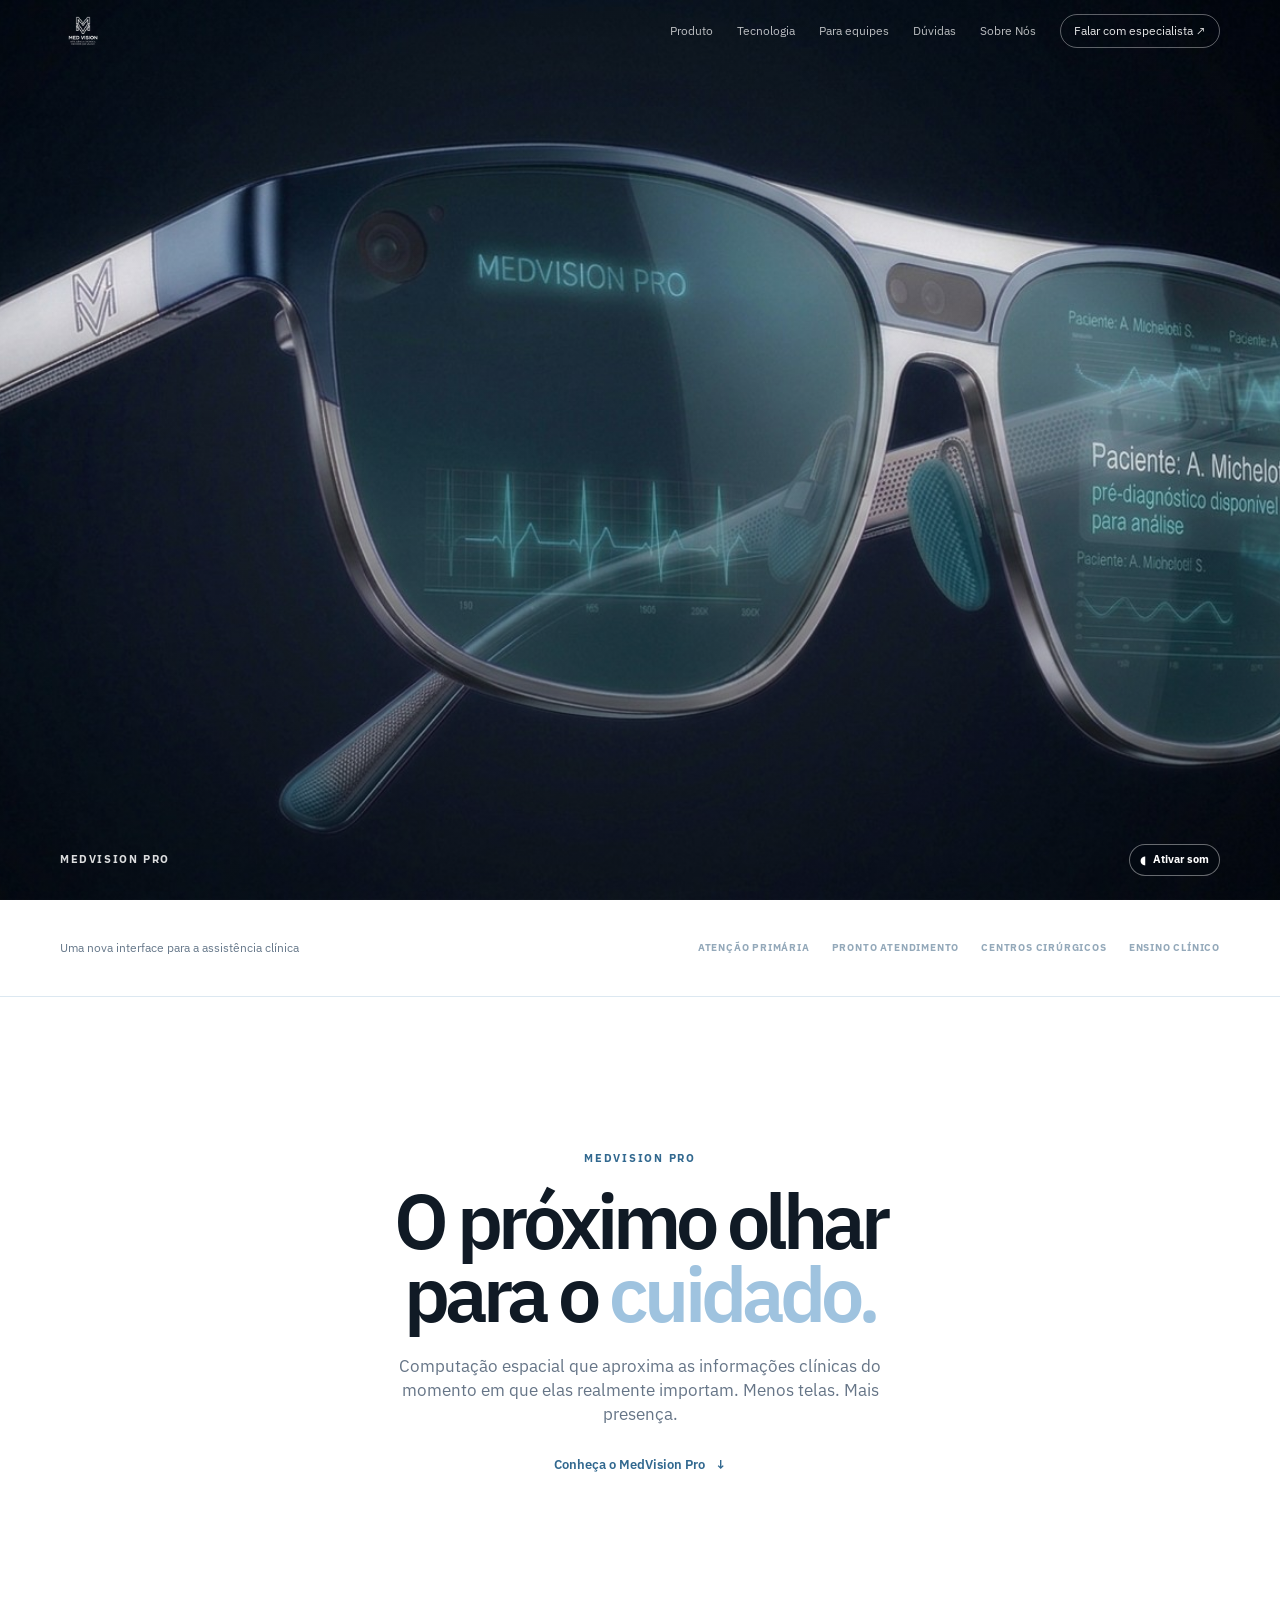
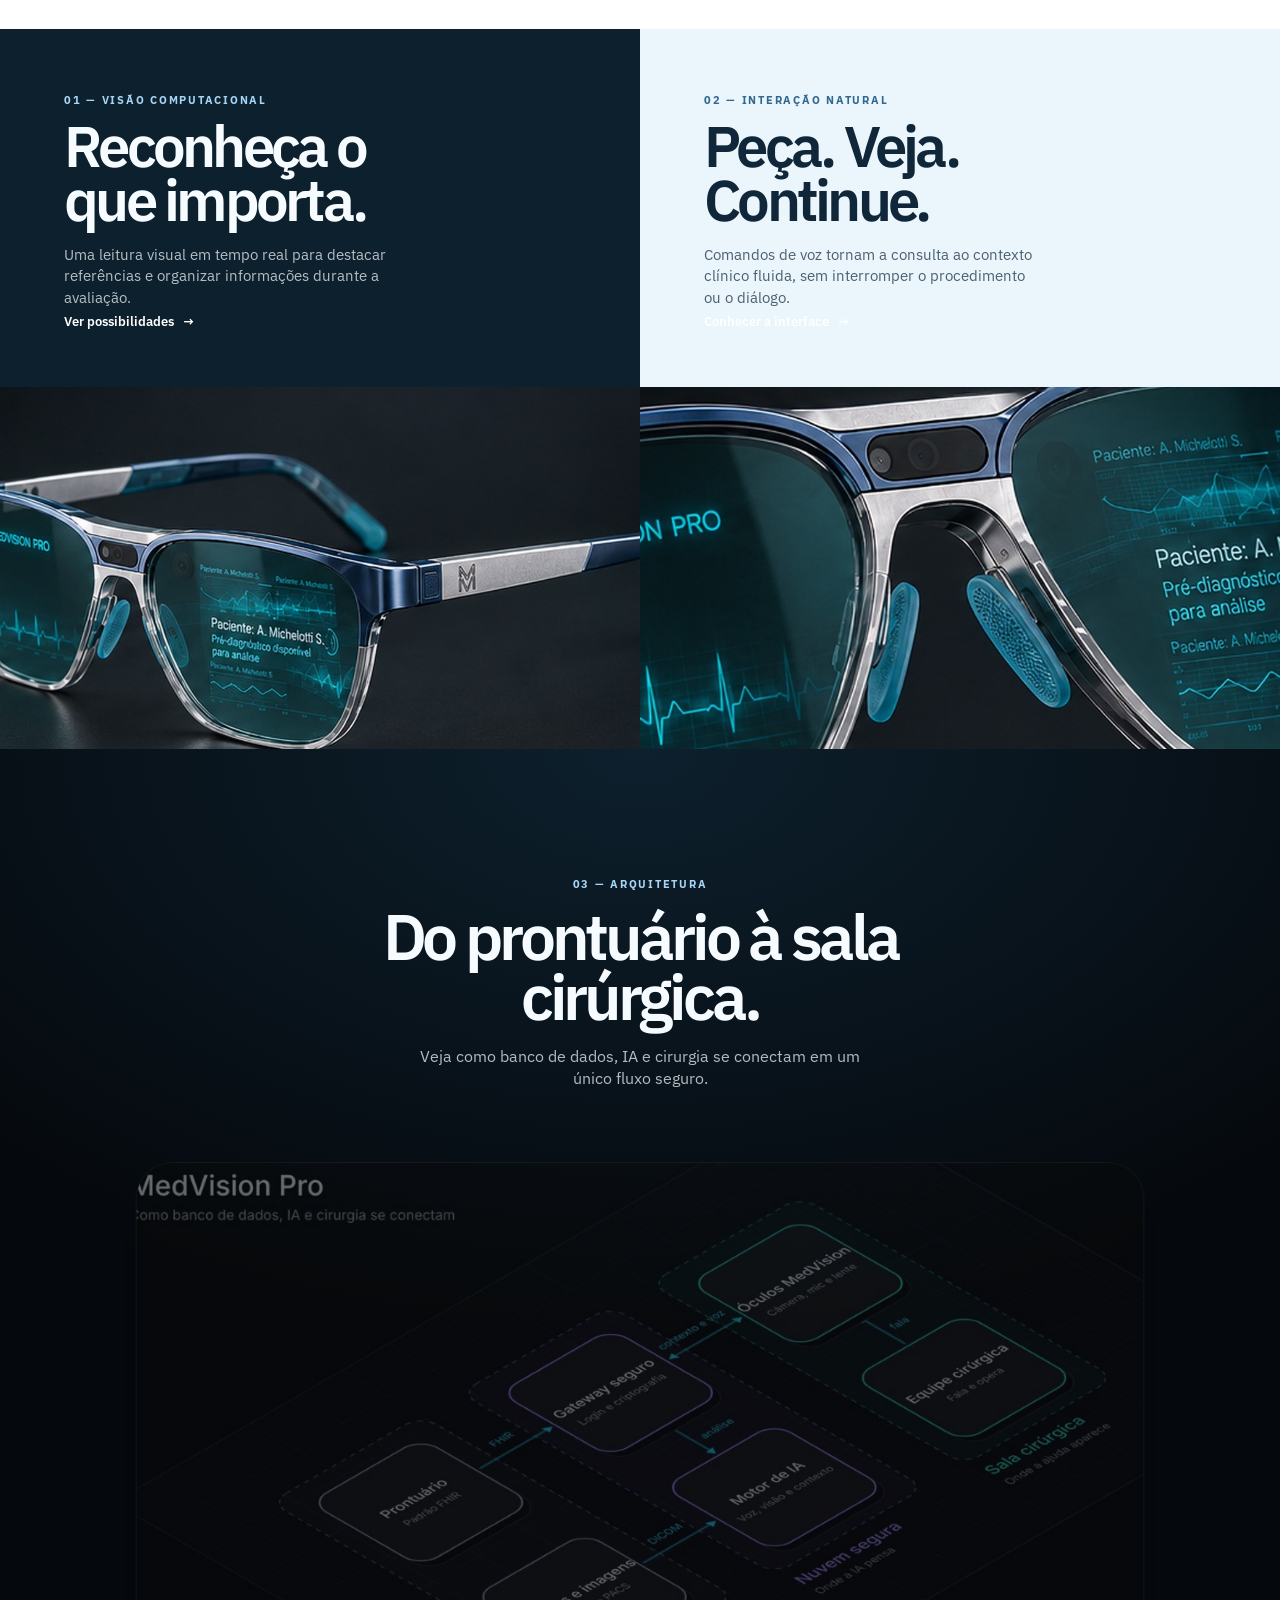
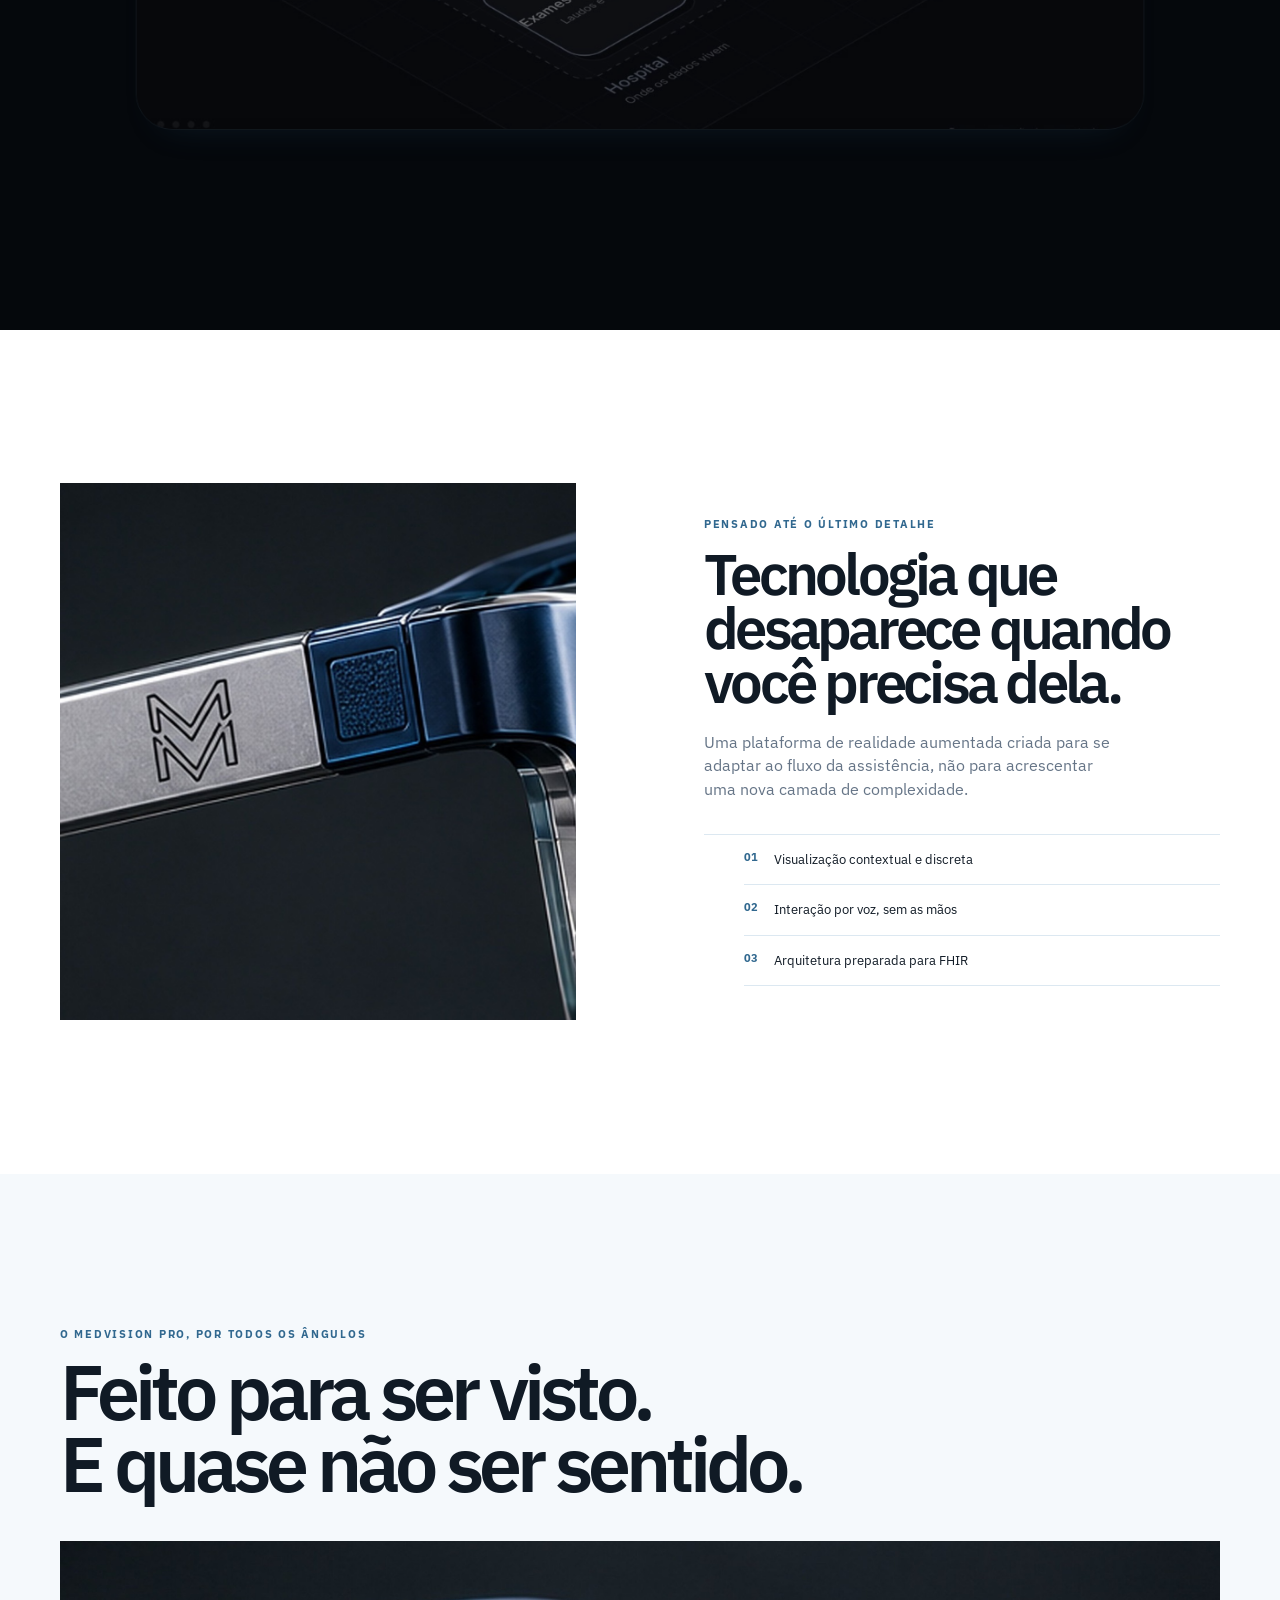
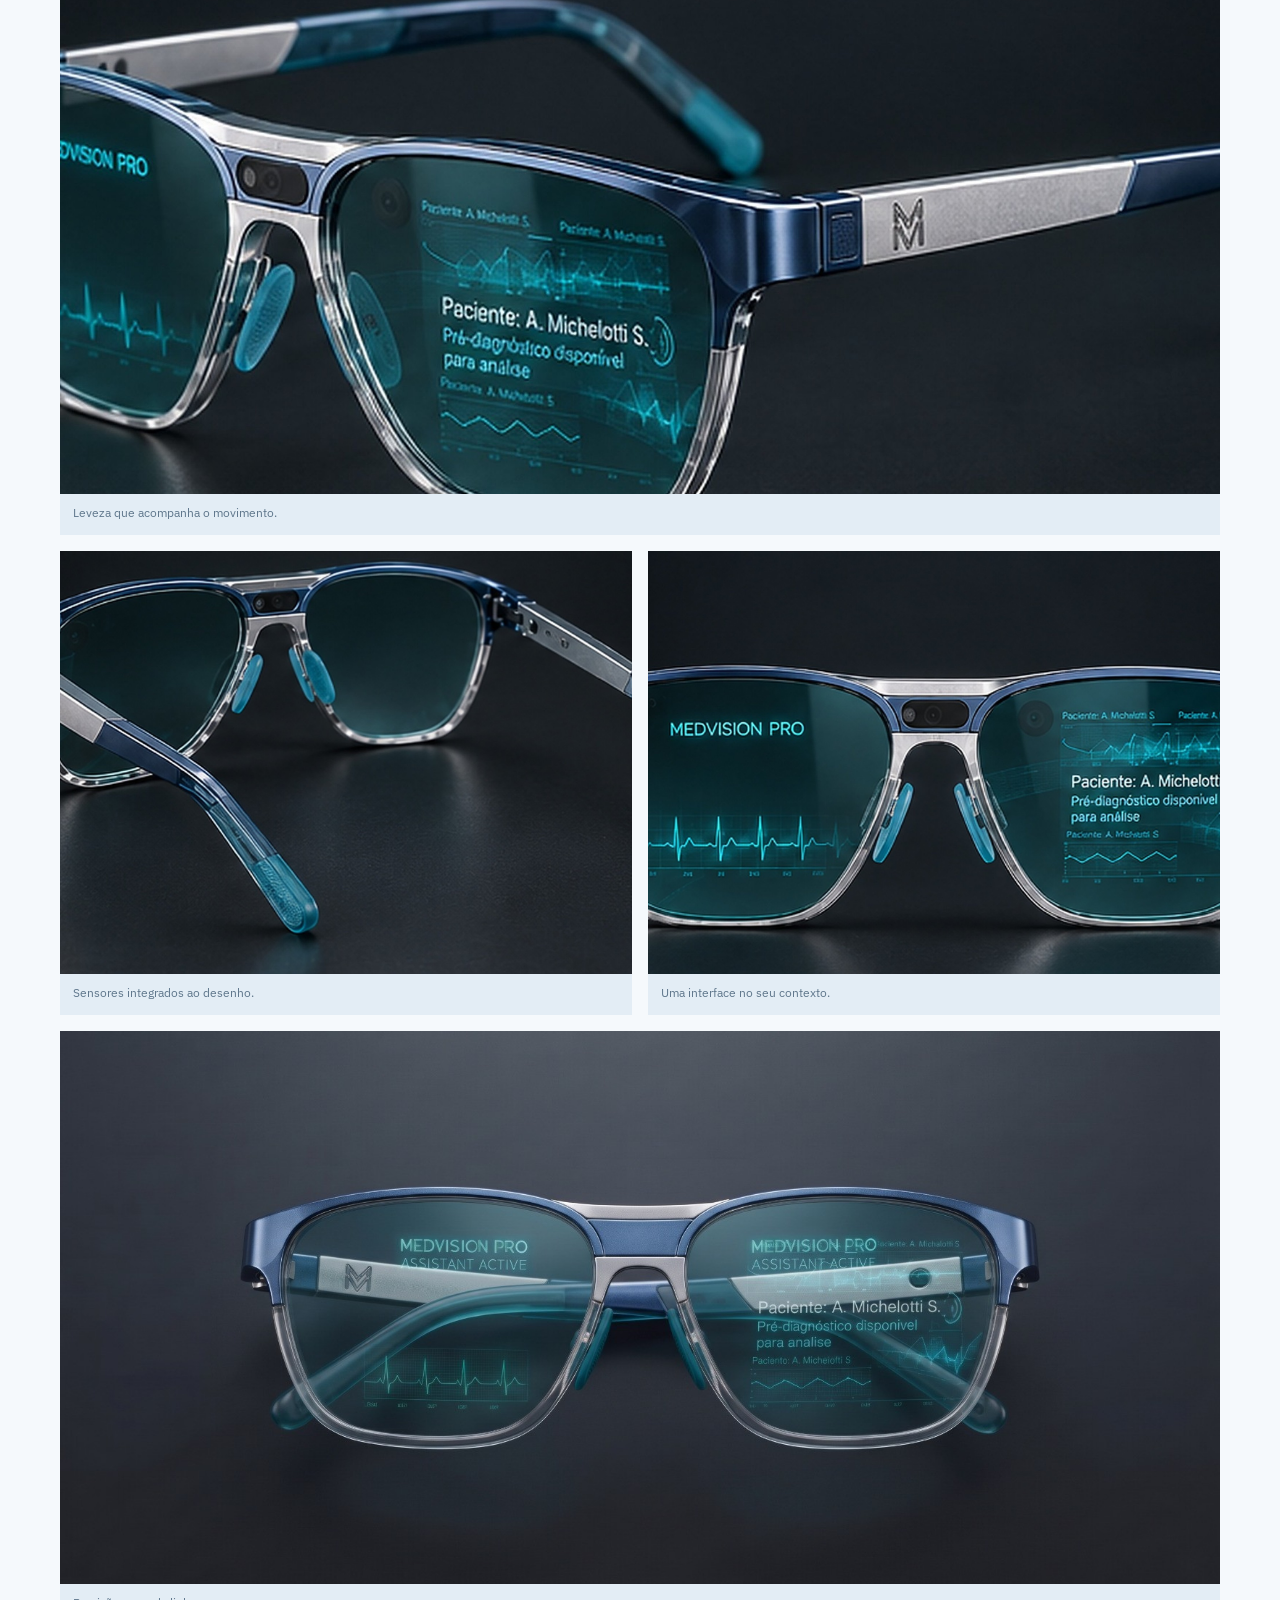
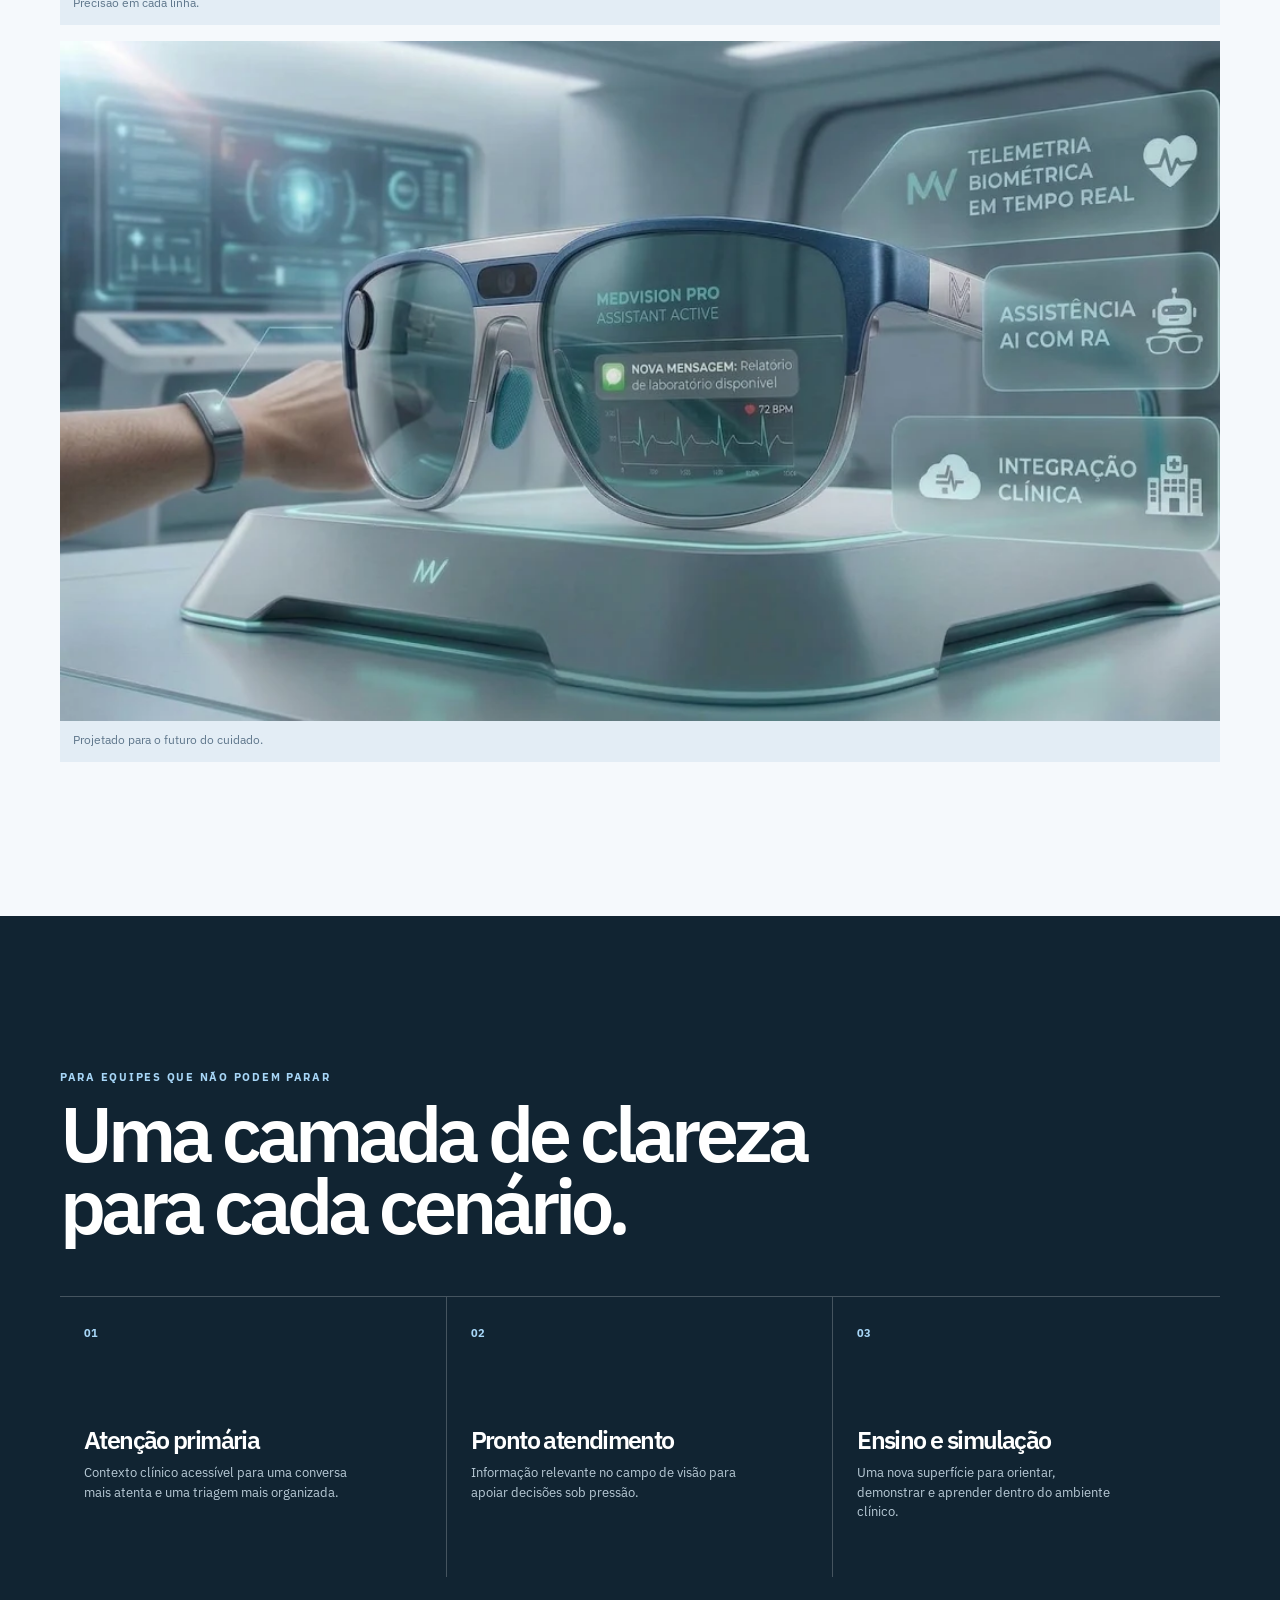
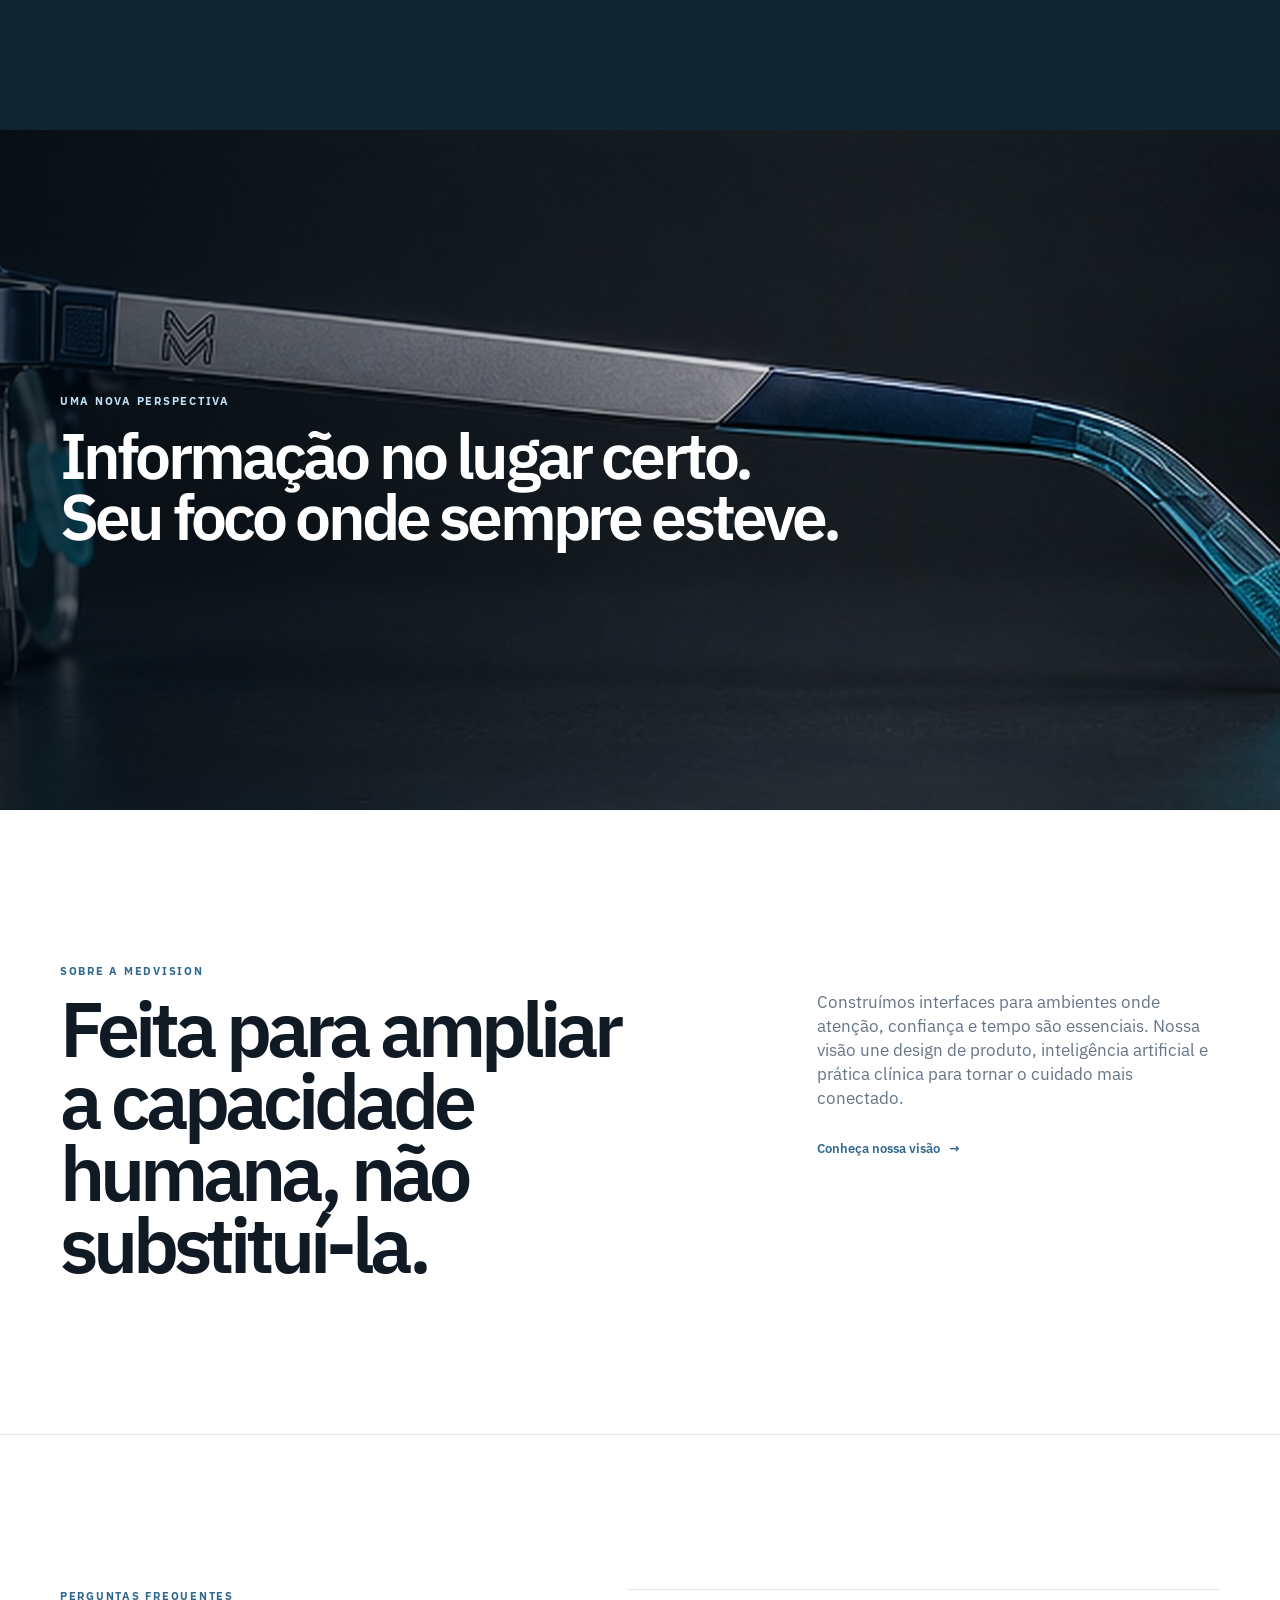
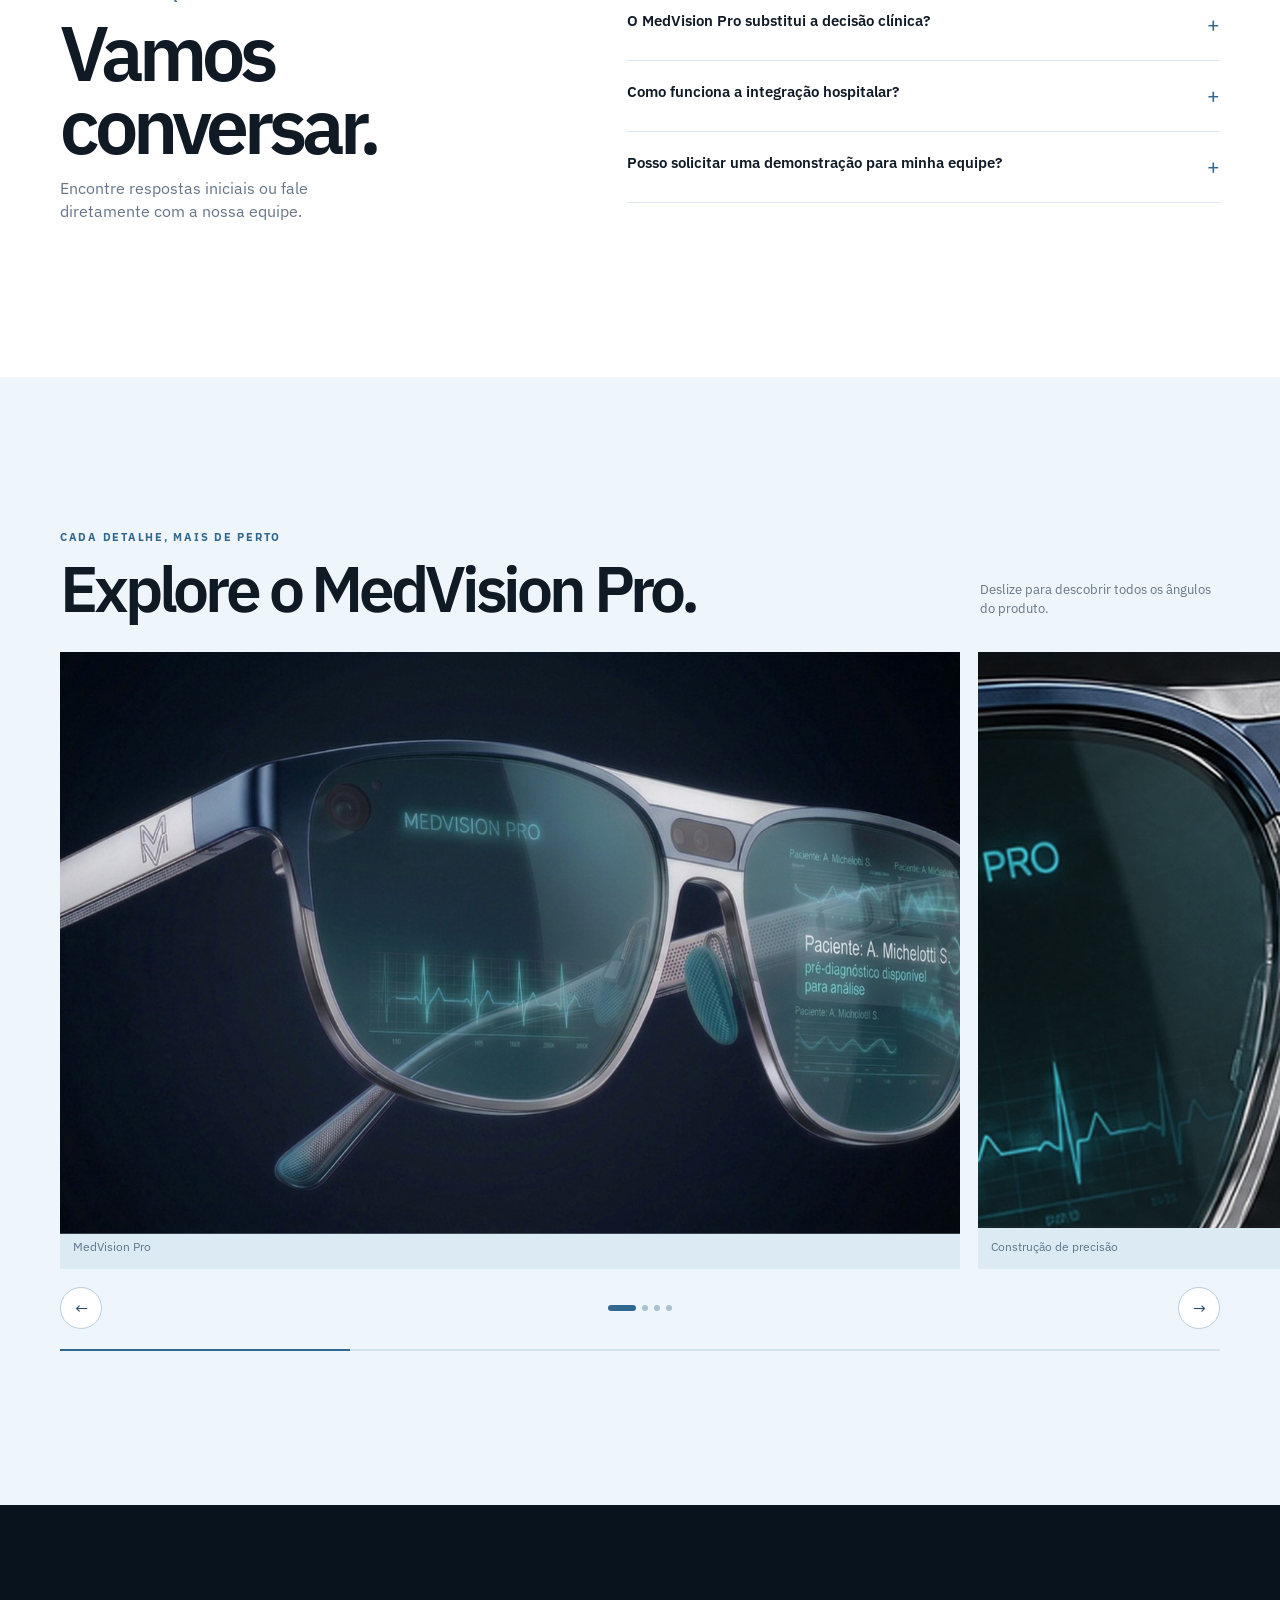
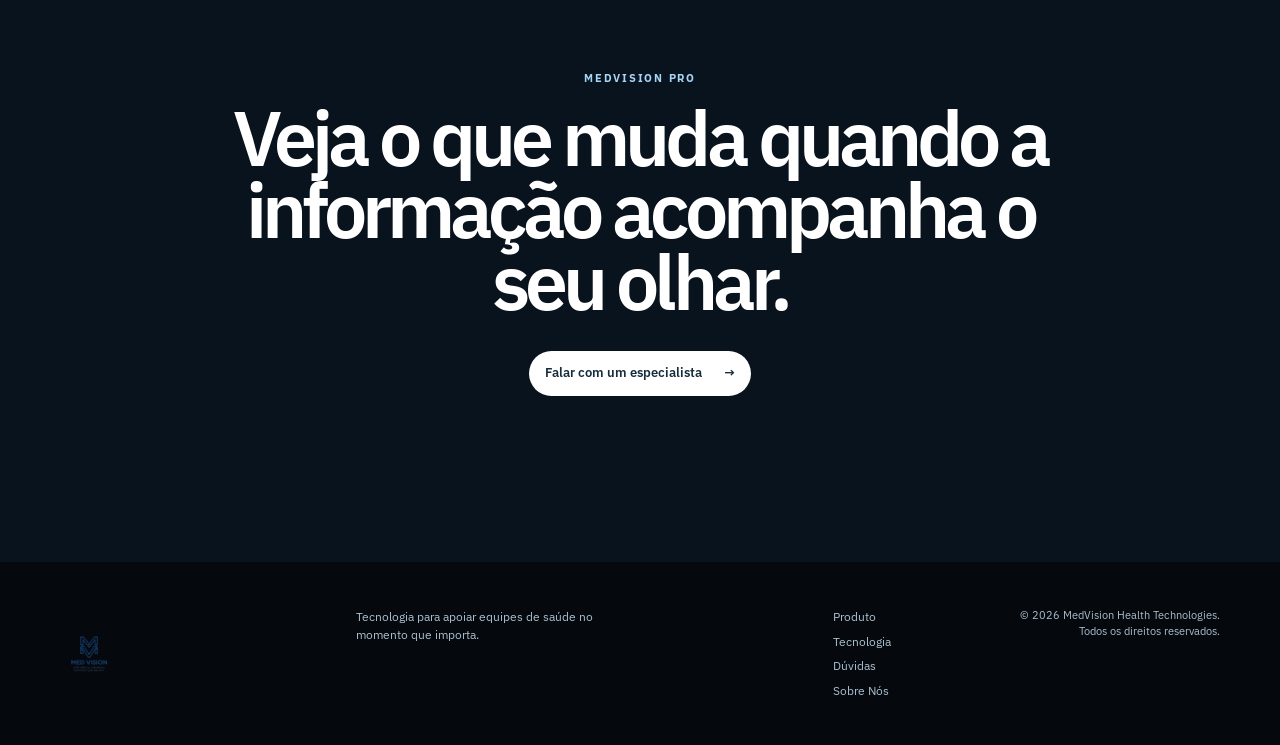
==== commit 0678aa68: "teste" ====
--- a/MedVision/index.html
+++ b/MedVision/index.html
@@ -58,7 +58,7 @@
       </article>
     </section>
     <section class="detail-section section"><div class="container detail-grid"><div class="detail-image"><img src="Imagens/Glasses_hinge_and_sensor_array_20261019212231.jpg" alt="Módulo lateral com sensores do MedVision Pro"></div><div class="detail-copy"><p class="eyebrow">PENSADO ATÉ O ÚLTIMO DETALHE</p><h2>Tecnologia que desaparece quando você precisa dela.</h2><p>Uma plataforma de realidade aumentada criada para se adaptar ao fluxo da assistência, não para acrescentar uma nova camada de complexidade.</p><ul><li><span>01</span>Visualização contextual e discreta</li><li><span>02</span>Interação por voz, sem as mãos</li><li><span>03</span>Arquitetura preparada para FHIR</li></ul></div></div></section>
-    <section class="take-gallery section" aria-labelledby="gallery-title"><div class="container"><p class="eyebrow">O MEDVISION PRO, POR TODOS OS ÂNGULOS</p><h2 id="gallery-title">Feito para ser visto.<br>E quase não ser sentido.</h2><div class="take-grid"><figure class="take-wide"><img src="Imagens/Medical_AR_glasses_floating_20261019212258.jpg" alt="MedVision Pro flutuando em destaque"><figcaption>Leveza que acompanha o movimento.</figcaption></figure><figure><img src="Imagens/Medical_AR_glasses_rear_view_20261019212249.jpg" alt="Vista traseira do MedVision Pro"><figcaption>Sensores integrados ao desenho.</figcaption></figure><figure><img src="Imagens/Medical_AR_glasses_showing_holograms_20261019212255.jpg" alt="Óculos MedVision Pro com interface holográfica"><figcaption>Uma interface no seu contexto.</figcaption></figure><figure class="take-wide"><img src="Imagens/MedVision_vista_superior.jpg" alt="Vista superior dos óculos MedVision Pro"><figcaption>Precisão em cada linha.</figcaption></figure><figure class="take-wide take-full"><img src="Imagens/medvision-conceito.jpg" alt="Conceito visual do MedVision Pro"><figcaption>Projetado para o futuro do cuidado.</figcaption></figure></div></div></section>
+    <section class="take-gallery section" aria-labelledby="gallery-title"><div class="container"><p class="eyebrow">O MEDVISION PRO, POR TODOS OS ÂNGULOS</p><h2 id="gallery-title">Feito para ser visto.<br>E quase não ser sentido.</h2><div class="take-grid"><figure class="take-wide"><img src="Imagens/Medical_AR_glasses_floating_20261019212258.jpg" alt="MedVision Pro flutuando em destaque"><figcaption>Leveza que acompanha o movimento.</figcaption></figure><figure><img src="Imagens/Medical_AR_glasses_rear_view_20261019212249.jpg" alt="Vista traseira do MedVision Pro"><figcaption>Sensores integrados ao desenho.</figcaption></figure><figure><img src="Imagens/Medical_AR_glasses_showing_holograms_20261019212255.jpg" alt="Óculos MedVision Pro com interface holográfica"><figcaption>Uma interface no seu contexto.</figcaption></figure><figure class="take-wide"><img src="Imagens/MedVision_vista_superior.jpg" alt="Vista superior dos óculos MedVision Pro"><figcaption>Precisão em cada linha.</figcaption></figure><figure class="take-wide take-full"><img src="Imagens/medvision-conceito.webp" alt="Conceito visual do MedVision Pro"><figcaption>Projetado para o futuro do cuidado.</figcaption></figure></div></div></section>
     <section class="teams section" id="equipes"><div class="container"><p class="eyebrow">PARA EQUIPES QUE NÃO PODEM PARAR</p><h2>Uma camada de clareza<br>para cada cenário.</h2><div class="team-grid"><article><span>01</span><h3>Atenção primária</h3><p>Contexto clínico acessível para uma conversa mais atenta e uma triagem mais organizada.</p></article><article><span>02</span><h3>Pronto atendimento</h3><p>Informação relevante no campo de visão para apoiar decisões sob pressão.</p></article><article><span>03</span><h3>Ensino e simulação</h3><p>Uma nova superfície para orientar, demonstrar e aprender dentro do ambiente clínico.</p></article></div></div></section>
     <section class="image-break" aria-label="Visão lateral do MedVision Pro"><img src="Imagens/Side_profile_of_medical_AR_20261019212244.jpg" alt="Perfil lateral dos óculos MedVision Pro"><div><p class="eyebrow">UMA NOVA PERSPECTIVA</p><p>Informação no lugar certo.<br>Seu foco onde sempre esteve.</p></div></section>
     <section class="about section"><div class="container about-grid"><div><p class="eyebrow">SOBRE A MEDVISION</p><h2>Feita para ampliar a capacidade humana, não substituí-la.</h2></div><div><p>Construímos interfaces para ambientes onde atenção, confiança e tempo são essenciais. Nossa visão une design de produto, inteligência artificial e prática clínica para tornar o cuidado mais conectado.</p><a class="text-link" href="#contato">Conheça nossa visão <span>→</span></a></div></div></section>
